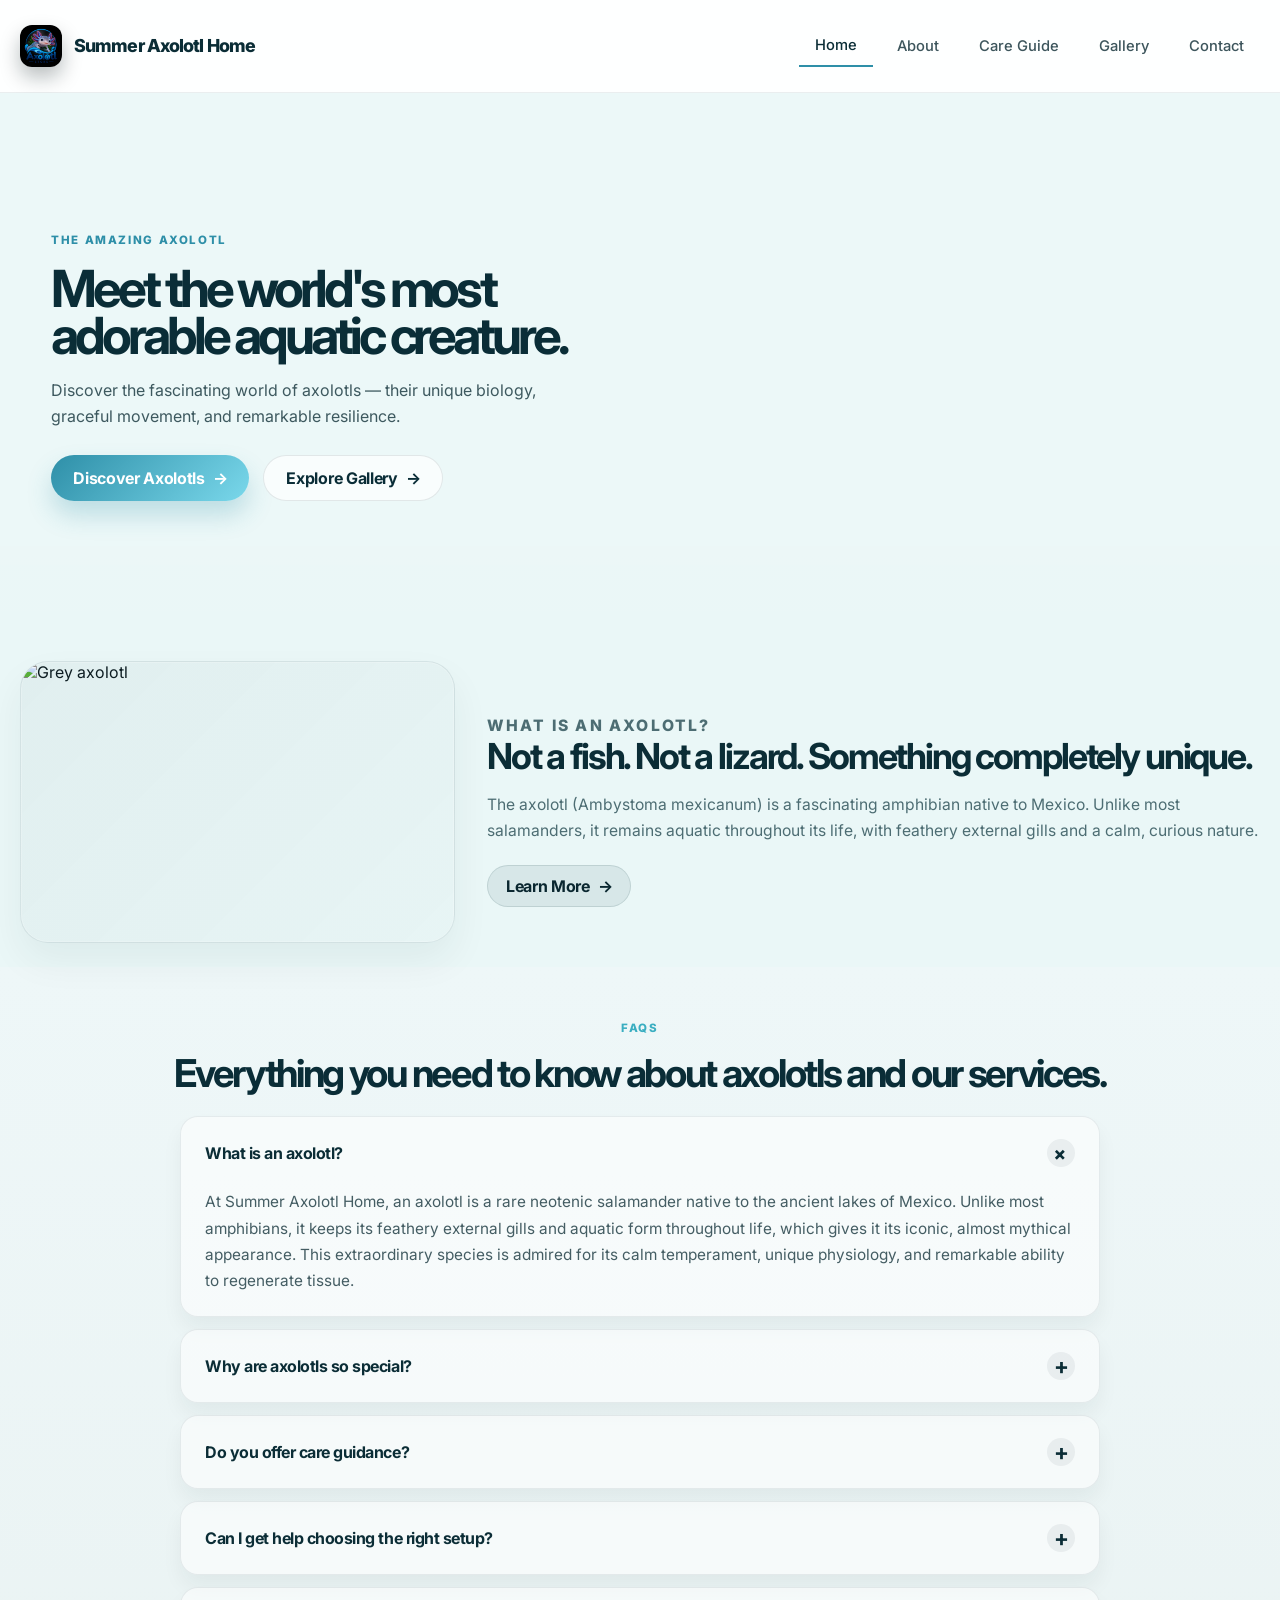
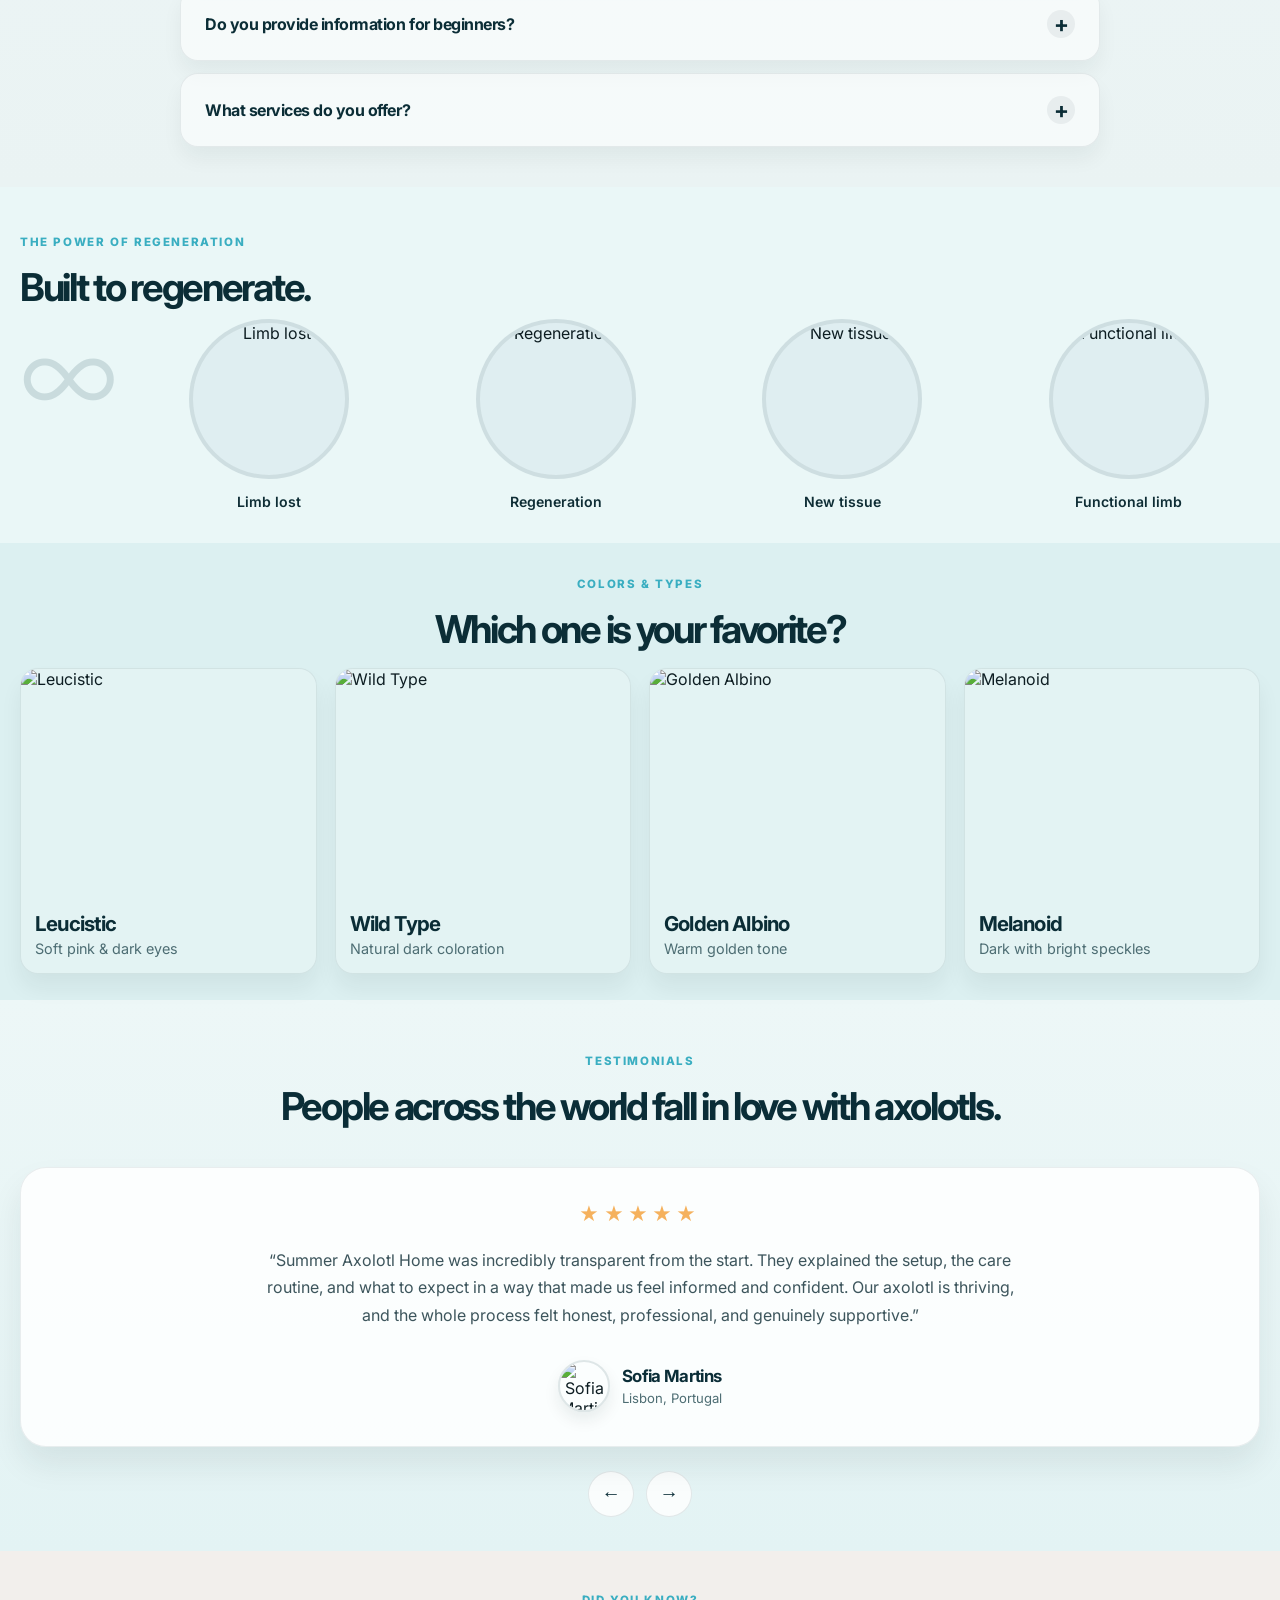
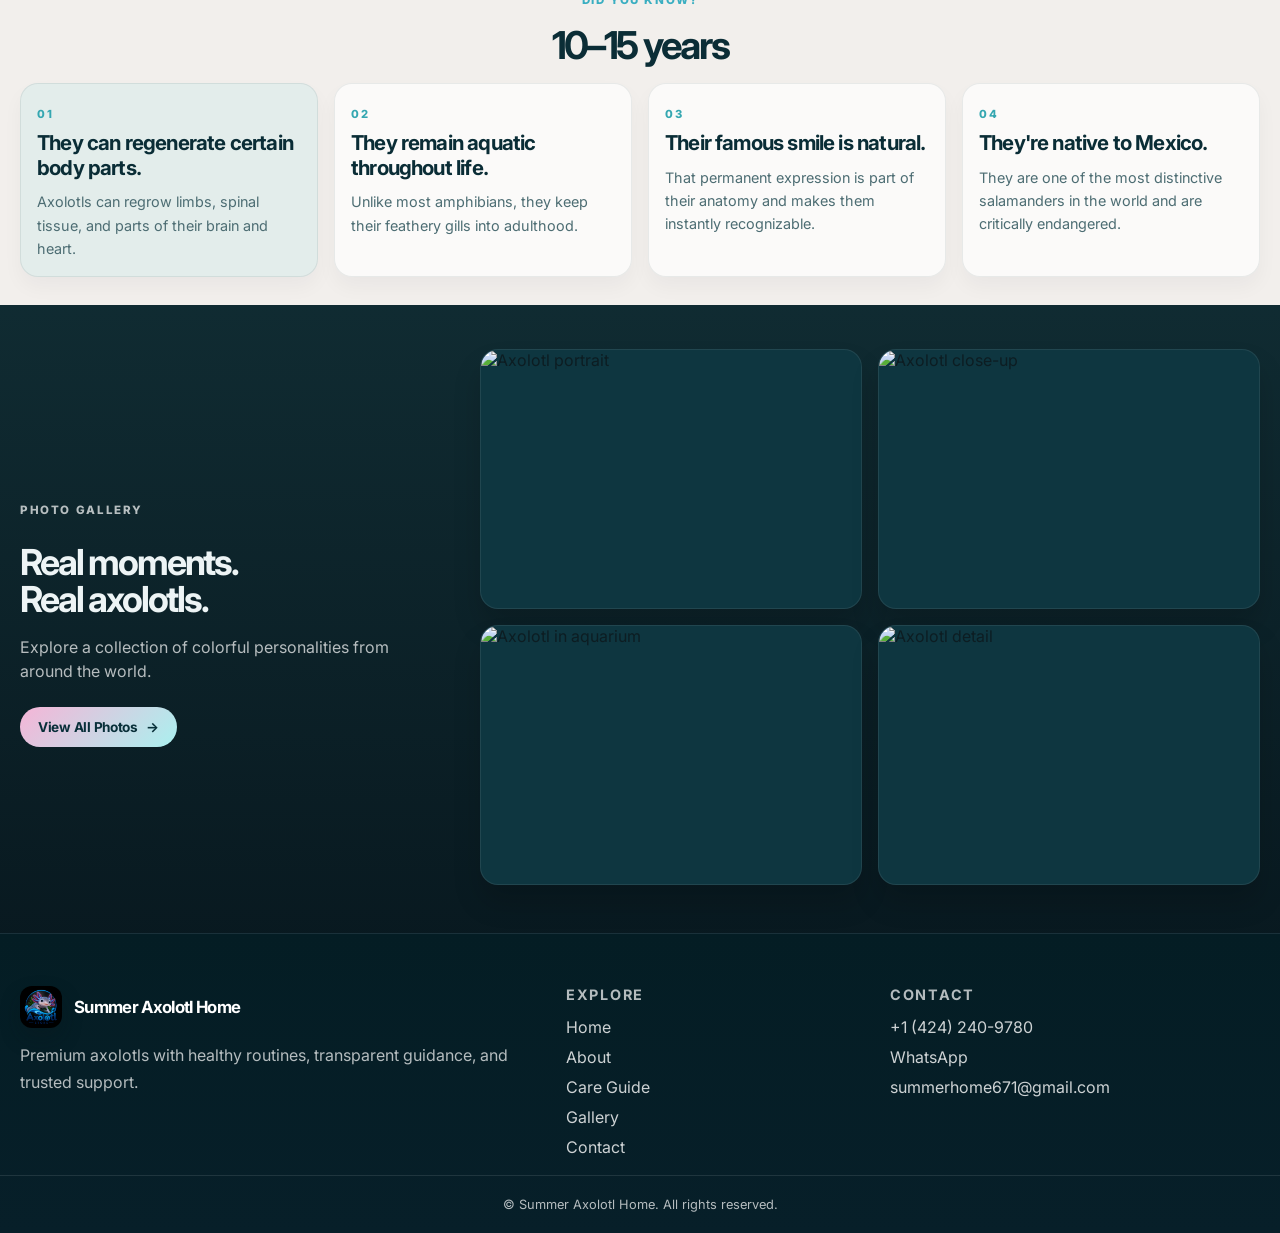
==== home/index.html @ 6ac29fc2 "Update footer branding and WhatsApp links" ====
<!DOCTYPE html>
<html lang="en">
  <head>
    <meta charset="UTF-8" />
    <meta name="viewport" content="width=device-width, initial-scale=1.0" />
    <title>Summer Axolotl Home | Home</title>
    <meta name="description" content="Summer Axolotl Home — axolotl lifestyle, care, and gallery." />
    <link rel="icon" type="image/jpeg" href="../logo/logoo.jpeg" />
    <link rel="preconnect" href="https://fonts.googleapis.com" />
    <link rel="preconnect" href="https://fonts.gstatic.com" crossorigin />
    <link href="https://fonts.googleapis.com/css2?family=Inter:wght@400;500;600;700;800&display=swap" rel="stylesheet" />
    <link rel="stylesheet" href="../css/index.css" />
  </head>
  <body>
    <header class="site-header">
      <div class="container nav-shell">
        <div class="brand" aria-label="Summer Axolotl Home brand logo">
          <img class="brand-logo" src="../logo/logoo.jpeg" alt="Summer Axolotl Home logo" />
          <span class="brand-name">Summer Axolotl Home</span>
        </div>

        <button class="nav-toggle" aria-expanded="false" aria-controls="site-nav" aria-label="Toggle navigation" type="button">
          <span></span>
          <span></span>
          <span></span>
        </button>

        <nav class="site-nav" id="site-nav" aria-label="Main navigation">
          <a href="index.html" class="active">Home</a>
          <a href="about.html">About</a>
          <a href="catalogue.html">Care Guide</a>
          <a href="gallery.html">Gallery</a>
          <a href="contact.html">Contact</a>
        </nav>
      </div>
    </header>

    <main class="page-shell">
      <section class="hero-section">
        <div class="container hero-grid">
          <div class="hero-copy">
            <p class="eyebrow">THE AMAZING AXOLOTL</p>
            <h1>Meet the world's most adorable aquatic creature.</h1>
            <p class="hero-description">
              Discover the fascinating world of axolotls — their unique biology,
              graceful movement, and remarkable resilience.
            </p>
            <div class="hero-actions">
              <a href="about.html" class="primary-btn">Discover Axolotls <span>→</span></a>
              <a href="gallery.html" class="secondary-btn">Explore Gallery <span>→</span></a>
            </div>
          </div>

          <div class="hero-visual" aria-label="Featured axolotl carousel">
            <div class="hero-carousel">
              <article class="hero-slide active">
                <img src="../image/WhatsApp%20Image%202026-10-26%20at%2015.56.38.jpeg" alt="Soft pink axolotl close-up" />
              </article>
              <article class="hero-slide">
                <img src="../image/WhatsApp%20Image%202026-10-26%20at%2015.56.40%20(1).jpeg" alt="Axolotl in calm water" />
              </article>
              <article class="hero-slide">
                <img src="../image/WhatsApp%20Image%202026-10-26%20at%2015.56.59%20(2).jpeg" alt="Axolotl detail in aquarium" />
              </article>
            </div>
          </div>
        </div>
      </section>

      <section class="info-band">
        <div class="container info-grid">
          <div class="band-image-wrap">
            <img src="../image/WhatsApp%20Image%202026-10-26%20at%2015.56.40.jpeg" alt="Grey axolotl" />
          </div>

          <div class="band-copy">
            <p class="section-tag">WHAT IS AN AXOLOTL?</p>
            <h2>Not a fish. Not a lizard. Something completely unique.</h2>
            <p>
              The axolotl (Ambystoma mexicanum) is a fascinating amphibian native to Mexico.
              Unlike most salamanders, it remains aquatic throughout its life, with feathery external gills and a calm,
              curious nature.
            </p>
            <a href="about.html" class="learn-btn">Learn More <span>→</span></a>
          </div>

        </div>
      </section>

      <section class="faq-band">
        <div class="container faq-wrap">
          <div class="faq-head">
            <p class="section-tag">FAQs</p>
            <h2>Everything you need to know about axolotls and our services.</h2>
          </div>

          <div class="faq-list" aria-label="Frequently asked questions">
            <article class="faq-item active">
              <button class="faq-question" type="button" aria-expanded="true">
                <span>What is an axolotl?</span>
                <span class="faq-icon">+</span>
              </button>
              <div class="faq-answer">
                <p>At Summer Axolotl Home, an axolotl is a rare neotenic salamander native to the ancient lakes of Mexico. Unlike most amphibians, it keeps its feathery external gills and aquatic form throughout life, which gives it its iconic, almost mythical appearance. This extraordinary species is admired for its calm temperament, unique physiology, and remarkable ability to regenerate tissue.</p>
              </div>
            </article>

            <article class="faq-item">
              <button class="faq-question" type="button" aria-expanded="false">
                <span>Why are axolotls so special?</span>
                <span class="faq-icon">+</span>
              </button>
              <div class="faq-answer">
                <p>Axolotls are special because they combine biological rarity with gentle character. Their regenerative powers are among the most studied in the animal kingdom, allowing them to regrow parts of their brain, heart, and limbs. They also remain fully aquatic throughout adulthood, which makes them especially fascinating to keepers and researchers alike. At Summer Axolotl Home, we celebrate them for both their scientific importance and their calming presence.</p>
              </div>
            </article>

            <article class="faq-item">
              <button class="faq-question" type="button" aria-expanded="false">
                <span>Do you offer care guidance?</span>
                <span class="faq-icon">+</span>
              </button>
              <div class="faq-answer">
                <p>Yes. Summer Axolotl Home offers practical, expert-led guidance on every stage of axolotl care, from the initial setup to daily maintenance. We cover important topics such as water quality, temperature control, filtration, feeding routines, substrate safety, and long-term health monitoring. Our goal is to help owners provide a stable, stress-free environment where their axolotls can thrive.</p>
              </div>
            </article>

            <article class="faq-item">
              <button class="faq-question" type="button" aria-expanded="false">
                <span>Can I get help choosing the right setup?</span>
                <span class="faq-icon">+</span>
              </button>
              <div class="faq-answer">
                <p>Absolutely. Choosing the right habitat is one of the most important decisions for any new axolotl owner. We guide customers through selecting an appropriate tank size, filtration system, temperature range, decor, and care routine based on their space, lifestyle, and level of experience. Our recommendations are designed to make setup simple, safe, and sustainable from day one.</p>
              </div>
            </article>

            <article class="faq-item">
              <button class="faq-question" type="button" aria-expanded="false">
                <span>Do you provide information for beginners?</span>
                <span class="faq-icon">+</span>
              </button>
              <div class="faq-answer">
                <p>Yes, and we make it accessible. Summer Axolotl Home provides beginner-friendly guidance that explains the essential basics without overwhelming new owners. We break down familiar concepts like water parameters, feeding schedules, stress reduction, and routine care in clear, easy-to-follow language. Our aim is to support confident, informed care for every level of keeper.</p>
              </div>
            </article>

            <article class="faq-item">
              <button class="faq-question" type="button" aria-expanded="false">
                <span>What services do you offer?</span>
                <span class="faq-icon">+</span>
              </button>
              <div class="faq-answer">
                <p>Summer Axolotl Home offers more than general information — we provide a complete care experience centered on education, wellbeing, and thoughtful ownership. Our services include care education, species insights, habitat planning recommendations, and product guidance tailored to the needs of axolotl keepers. We aim to help enthusiasts create healthier, more natural environments for their animals while deepening their understanding of this remarkable species.</p>
              </div>
            </article>
          </div>
        </div>
      </section>

      <section class="regen-band">
        <div class="container regen-wrap">
          <div class="regen-head">
            <p class="section-tag">THE POWER OF REGENERATION</p>
            <h2>Built to regenerate.</h2>
          </div>

          <div class="infinity-mark">∞</div>

          <div class="regen-grid">
            <div class="regen-item">
              <div class="regen-image">
                <img src="../image/WhatsApp%20Image%202026-10-26%20at%2015.56.54.jpeg" alt="Limb lost" />
              </div>
              <span>Limb lost</span>
            </div>
            <div class="regen-item">
              <div class="regen-image">
                <img src="../image/WhatsApp%20Image%202026-10-26%20at%2015.56.58.jpeg" alt="Regeneration" />
              </div>
              <span>Regeneration</span>
            </div>
            <div class="regen-item">
              <div class="regen-image">
                <img src="../image/WhatsApp%20Image%202026-10-26%20at%2015.56.59.jpeg" alt="New tissue" />
              </div>
              <span>New tissue</span>
            </div>
            <div class="regen-item">
              <div class="regen-image">
                <img src="../image/WhatsApp%20Image%202026-10-26%20at%2015.56.57.jpeg" alt="Functional limb" />
              </div>
              <span>Functional limb</span>
            </div>
          </div>
        </div>
      </section>

      <section class="colors-band">
        <div class="container colors-wrap">
          <div class="colors-head">
            <p class="section-tag">COLORS &amp; TYPES</p>
            <h2>Which one is your favorite?</h2>
          </div>

          <div class="color-grid">
            <article class="color-card">
              <img src="../image/WhatsApp%20Image%202026-10-26%20at%2015.56.59.jpeg" alt="Leucistic" />
              <h3>Leucistic</h3>
              <p>Soft pink &amp; dark eyes</p>
            </article>
            <article class="color-card">
              <img src="../image/WhatsApp%20Image%202026-10-26%20at%2015.56.39.jpeg" alt="Wild Type" />
              <h3>Wild Type</h3>
              <p>Natural dark coloration</p>
            </article>
            <article class="color-card">
              <img src="../image/WhatsApp%20Image%202026-10-26%20at%2015.56.43.jpeg" alt="Golden Albino" />
              <h3>Golden Albino</h3>
              <p>Warm golden tone</p>
            </article>
            <article class="color-card">
              <img src="../image/WhatsApp%20Image%202026-10-26%20at%2015.56.49%20(2).jpeg" alt="Melanoid" />
              <h3>Melanoid</h3>
              <p>Dark with bright speckles</p>
            </article>
          </div>
        </div>
      </section>

      <section class="testimonial-band">
        <div class="container testimonial-wrap">
          <div class="testimonial-head">
            <p class="section-tag">TESTIMONIALS</p>
            <h2>People across the world fall in love with axolotls.</h2>
          </div>

          <div class="testimonial-carousel" aria-live="polite">
            <div class="testimonial-track">
              <article class="testimonial-item active">
                <div class="stars" aria-label="five stars">★★★★★</div>
                <p>“Summer Axolotl Home was incredibly transparent from the start. They explained the setup, the care routine, and what to expect in a way that made us feel informed and confident. Our axolotl is thriving, and the whole process felt honest, professional, and genuinely supportive.”</p>
                <div class="author">
                  <img src="https://images.unsplash.com/photo-1494790108377-be9c29b29330?auto=format&fit=crop&w=200&q=80" alt="Sofia Martins" />
                  <div class="author-copy">
                    <strong>Sofia Martins</strong>
                    <span>Lisbon, Portugal</span>
                  </div>
                </div>
              </article>

              <article class="testimonial-item">
                <div class="stars" aria-label="four stars">★★★★☆</div>
                <p>“The communication was clear and helpful, and we appreciated how transparent the team was about care needs and costs. We had a few questions early on, but every answer was thoughtful and easy to understand. It gave us confidence in choosing Summer Axolotl Home.”</p>
                <div class="author">
                  <img src="https://images.unsplash.com/photo-1487412720507-e7ab37603c6f?auto=format&fit=crop&w=200&q=80" alt="Emma Laurent" />
                  <div class="author-copy">
                    <strong>Emma Laurent</strong>
                    <span>Paris, France</span>
                  </div>
                </div>
              </article>

              <article class="testimonial-item">
                <div class="stars" aria-label="five stars">★★★★★</div>
                <p>“We wanted a trusted source for axolotl care, and Summer Axolotl Home delivered exactly that. The guidance was practical, the recommendations were realistic, and the transparency throughout the process made all the difference. It felt professional without being overwhelming.”</p>
                <div class="author">
                  <img src="https://images.unsplash.com/photo-1500648767791-00dcc994a43e?auto=format&fit=crop&w=200&q=80" alt="Mateo Ruiz" />
                  <div class="author-copy">
                    <strong>Mateo Ruiz</strong>
                    <span>Mexico City, Mexico</span>
                  </div>
                </div>
              </article>

              <article class="testimonial-item">
                <div class="stars" aria-label="five stars">★★★★★</div>
                <p>“What stood out most was the honesty. Summer Axolotl Home explained how to care for the animal properly, what was essential, and what was optional, without pressure or confusion. The advice was useful and the service felt genuinely customer-focused.”</p>
                <div class="author">
                  <img src="https://images.unsplash.com/photo-1544005313-94ddf0286df2?auto=format&fit=crop&w=200&q=80" alt="Amelia Brooks" />
                  <div class="author-copy">
                    <strong>Amelia Brooks</strong>
                    <span>Toronto, Canada</span>
                  </div>
                </div>
              </article>

              <article class="testimonial-item">
                <div class="stars" aria-label="four stars">★★★★☆</div>
                <p>“We appreciated the transparency and the personal attention. The team was clear about what to expect, which helped us make a better decision for our home. It wasn’t just sales talk — it felt like real care, and that made a big difference.”</p>
                <div class="author">
                  <img src="https://images.unsplash.com/photo-1524504388940-b1c1722653e1?auto=format&fit=crop&w=200&q=80" alt="Camila Torres" />
                  <div class="author-copy">
                    <strong>Camila Torres</strong>
                    <span>Santiago, Chile</span>
                  </div>
                </div>
              </article>

              <article class="testimonial-item">
                <div class="stars" aria-label="five stars">★★★★★</div>
                <p>“From the very beginning, the experience with Summer Axolotl Home felt honest and thoughtful. The service was clear, the recommendations were practical, and the level of transparency gave us confidence in every step. We would absolutely recommend them to anyone looking for trustworthy guidance.”</p>
                <div class="author">
                  <img src="https://images.unsplash.com/photo-1506794778202-cad84cf45f1d?auto=format&fit=crop&w=200&q=80" alt="Lucas Pereira" />
                  <div class="author-copy">
                    <strong>Lucas Pereira</strong>
                    <span>Rio de Janeiro, Brazil</span>
                  </div>
                </div>
              </article>
            </div>

            <div class="testimonial-controls" aria-label="Testimonial controls">
              <button type="button" class="testimonial-btn prev" aria-label="Previous testimonial">←</button>
              <button type="button" class="testimonial-btn next" aria-label="Next testimonial">→</button>
            </div>
          </div>
        </div>
      </section>

      <section class="facts-band">
        <div class="container facts-wrap">
          <div class="facts-head">
            <p class="section-tag">DID YOU KNOW?</p>
            <h2>10–15 years</h2>
          </div>

          <div class="facts-grid">
            <article class="fact-item fact-active">
              <span>01</span>
              <h3>They can regenerate certain body parts.</h3>
              <p>Axolotls can regrow limbs, spinal tissue, and parts of their brain and heart.</p>
            </article>
            <article class="fact-item">
              <span>02</span>
              <h3>They remain aquatic throughout life.</h3>
              <p>Unlike most amphibians, they keep their feathery gills into adulthood.</p>
            </article>
            <article class="fact-item">
              <span>03</span>
              <h3>Their famous smile is natural.</h3>
              <p>That permanent expression is part of their anatomy and makes them instantly recognizable.</p>
            </article>
            <article class="fact-item">
              <span>04</span>
              <h3>They're native to Mexico.</h3>
              <p>They are one of the most distinctive salamanders in the world and are critically endangered.</p>
            </article>
          </div>
        </div>
      </section>

      <section class="gallery-band">
        <div class="container gallery-wrap">
          <div class="gallery-copy">
            <p class="section-tag section-tag-light">PHOTO GALLERY</p>
            <h2>Real moments.<br />Real axolotls.</h2>
            <p>Explore a collection of colorful personalities from around the world.</p>
            <a href="gallery.html" class="gallery-btn">View All Photos <span>→</span></a>
          </div>

          <div class="gallery-grid">
            <img src="../image/WhatsApp%20Image%202026-10-26%20at%2015.56.55.jpeg" alt="Axolotl portrait" />
            <img src="../image/WhatsApp%20Image%202026-10-26%20at%2015.56.56.jpeg" alt="Axolotl close-up" />
            <img src="../image/WhatsApp%20Image%202026-10-26%20at%2015.56.57.jpeg" alt="Axolotl in aquarium" />
            <img src="../image/WhatsApp%20Image%202026-10-26%20at%2015.56.59.jpeg" alt="Axolotl detail" />
          </div>
        </div>
      </section>
    </main>

    <footer class="site-footer">
      <div class="container footer-grid">
        <div class="footer-brand">
          <a href="index.html" class="brand brand-footer" aria-label="Summer Axolotl Home home">
            <img src="../logo/logoo.jpeg" alt="Summer Axolotl Home logo" class="brand-logo" />
            <span>Summer Axolotl Home</span>
          </a>
          <p>Premium axolotls with healthy routines, transparent guidance, and trusted support.</p>
        </div>

        <div class="footer-links">
          <h3>Explore</h3>
          <ul>
            <li><a href="index.html">Home</a></li>
            <li><a href="about.html">About</a></li>
            <li><a href="catalogue.html">Care Guide</a></li>
            <li><a href="gallery.html">Gallery</a></li>
            <li><a href="contact.html">Contact</a></li>
          </ul>
        </div>

        <div class="footer-links">
          <h3>Contact</h3>
          <ul>
            <li><a href="tel:+14242409780">+1 (424) 240-9780</a></li>
            <li><a href="https://wa.me/14242409780?text=Hello%20Summer%20Axolotl%20Home" target="_blank" rel="noreferrer">WhatsApp</a></li>
            <li><a href="mailto:summerhome671@gmail.com">summerhome671@gmail.com</a></li>
          </ul>
        </div>
      </div>

      <div class="footer-bottom">
        <div class="container">
          <p>© <span id="year"></span> Summer Axolotl Home. All rights reserved.</p>
        </div>
      </div>
    </footer>

    <script>
      const navToggle = document.querySelector('.nav-toggle');
      const siteNav = document.querySelector('.site-nav');

      if (navToggle && siteNav) {
        navToggle.addEventListener('click', () => {
          const isOpen = siteNav.classList.toggle('is-open');
          navToggle.setAttribute('aria-expanded', String(isOpen));
        });

        siteNav.querySelectorAll('a').forEach((link) => {
          link.addEventListener('click', () => {
            siteNav.classList.remove('is-open');
            navToggle.setAttribute('aria-expanded', 'false');
          });
        });
      }

      const faqButtons = document.querySelectorAll('.faq-question');

      faqButtons.forEach((button) => {
        button.addEventListener('click', () => {
          const faqItem = button.closest('.faq-item');
          const isOpen = faqItem.classList.contains('active');

          faqButtons.forEach((itemButton) => {
            const item = itemButton.closest('.faq-item');
            item.classList.remove('active');
            itemButton.setAttribute('aria-expanded', 'false');
          });

          if (!isOpen) {
            faqItem.classList.add('active');
            button.setAttribute('aria-expanded', 'true');
          }
        });
      });

      const testimonialItems = Array.from(document.querySelectorAll('.testimonial-item'));
      const prevBtn = document.querySelector('.testimonial-btn.prev');
      const nextBtn = document.querySelector('.testimonial-btn.next');

      if (testimonialItems.length) {
        let activeIndex = 0;

        const showTestimonial = (index) => {
          testimonialItems.forEach((item, itemIndex) => {
            item.classList.toggle('active', itemIndex === index);
          });
        };

        const moveTestimonial = (direction) => {
          activeIndex = (activeIndex + direction + testimonialItems.length) % testimonialItems.length;
          showTestimonial(activeIndex);
        };

        prevBtn?.addEventListener('click', () => moveTestimonial(-1));
        nextBtn?.addEventListener('click', () => moveTestimonial(1));
        setInterval(() => moveTestimonial(1), 5000);
      }
    </script>
  </body>
</html>
---- css/index.css ----
:root {
  --bg: #ecf5f4;
  --bg-alt: #eaf7f7;
  --shell-bg: #eaf7f7;
  --panel-bg: #dff4f5;
  --navy: #0a2d37;
  --navy-2: #0a2d35;
  --navy-deep: #02171d;
  --teal: #77dfe8;
  --teal-deep: #2e8fa8;
  --teal-soft: #c8f0f1;
  --mint: #a4e2ec;
  --muted: #4d6d73;
  --white: #f8fcff;
  --pink: #ef94c4;
  --shadow: 0 18px 30px rgba(9, 41, 45, 0.08);
  --ios-ease: cubic-bezier(0.22, 1, 0.36, 1);
}

* {
  box-sizing: border-box;
}

html {
  scroll-behavior: smooth;
}

body {
  margin: 0;
  font-family: "Inter", sans-serif;
  background: var(--bg);
  color: #0d1d22;
}

img {
  display: block;
  max-width: 100%;
}

a {
  text-decoration: none;
  color: inherit;
  transition: color 0.28s var(--ios-ease), transform 0.28s var(--ios-ease), background-color 0.28s var(--ios-ease), border-color 0.28s var(--ios-ease), box-shadow 0.28s var(--ios-ease);
}

button,
img {
  transition: transform 0.28s var(--ios-ease), box-shadow 0.28s var(--ios-ease), opacity 0.28s var(--ios-ease), filter 0.28s var(--ios-ease);
}

.container {
  width: min(1280px, calc(100% - 40px));
  margin: 0 auto;
}

.site-header,
.topbar {
  background: rgba(255,255,255,0.96);
  border-bottom: 1px solid rgba(12, 43, 51, 0.08);
  color: var(--navy);
}

.nav-shell {
  min-height: 92px;
  display: flex;
  align-items: center;
  justify-content: space-between;
  gap: 18px;
}

.brand,
.brand-wrap {
  display: inline-flex;
  align-items: center;
  gap: 12px;
  color: #0b2d36;
}

.brand-logo {
  width: 42px;
  height: 42px;
  object-fit: cover;
  border-radius: 12px;
  box-shadow: 0 10px 20px rgba(8, 20, 25, 0.28);
  background: rgba(255,255,255,0.12);
}

.brand-mark {
  position: relative;
  width: 28px;
  height: 28px;
  display: inline-block;
  border-radius: 50%;
  background: linear-gradient(140deg, #f4f7f7, #9ee1e6);
  overflow: hidden;
}

.brand-mark::before,
.brand-mark::after {
  content: "";
  position: absolute;
  inset: 6px 12px 6px 12px;
  border: 3px solid rgba(9, 39, 45, 0.86);
  border-radius: 999px;
  transform: rotate(28deg);
}

.brand-mark::after {
  inset: 14px 6px 6px 12px;
  transform: rotate(-28deg);
}

.brand-name {
  font-size: clamp(1.12rem, 1.3vw, 1.7rem);
  font-weight: 800;
  letter-spacing: -0.05em;
  line-height: 1.15;
}

.main-nav,
.site-nav {
  display: flex;
  align-items: center;
  justify-content: center;
  gap: 8px;
  flex-wrap: wrap;
}

.main-nav a,
.site-nav a {
  display: inline-flex;
  align-items: center;
  justify-content: center;
  min-height: 42px;
  padding: 0 16px;
  border-radius: 999px;
  color: rgba(12,43,51,0.8);
  font-size: 0.92rem;
  font-weight: 500;
}

.main-nav a:hover,
.site-nav a:hover {
  background: rgba(12, 43, 51, 0.04);
  color: var(--navy);
  transform: translateY(-1px);
}

.main-nav a.active,
.site-nav a.active {
  color: #0b2d36;
  border-bottom: 2px solid var(--teal-deep);
  border-radius: 0;
}

.nav-toggle {
  display: none;
  width: 42px;
  height: 42px;
  border: 1px solid rgba(12, 43, 51, 0.12);
  border-radius: 50%;
  background: rgba(255,255,255,0.4);
  color: var(--navy);
  padding: 0;
  align-items: center;
  justify-content: center;
  flex-direction: column;
  gap: 5px;
}

.nav-toggle span {
  display: block;
  width: 18px;
  height: 2px;
  background: currentColor;
  border-radius: 2px;
}

.explore-btn,
.primary-btn,
.secondary-btn,
.learn-btn,
.gallery-btn {
  display: inline-flex;
  align-items: center;
  justify-content: center;
  min-height: 42px;
  border-radius: 999px;
  font-weight: 700;
  letter-spacing: -0.02em;
}

.explore-btn {
  background: linear-gradient(135deg, #f7d8a8, #f0c4d9 50%, #9ee9eb 100%);
  padding: 0 20px;
  color: #042f39;
  font-size: 0.82rem;
}

.explore-btn span,
.primary-btn span,
.secondary-btn span,
.learn-btn span,
.gallery-btn span {
  margin-left: 8px;
}

.hero-section {
  position: relative;
  width: 100vw;
  margin-left: calc(50% - 50vw);
  background: var(--shell-bg);
  color: var(--navy);
  overflow: hidden;
}

.hero-section .container {
  width: 100vw;
  max-width: none;
  margin: 0;
  padding-left: 0;
  padding-right: 0;
}

.hero-section::before {
  content: "";
  position: absolute;
  inset: 0;
  background: linear-gradient(90deg, rgba(234, 247, 247, 0.92) 0%, rgba(234, 247, 247, 0.80) 24%, rgba(234, 247, 247, 0.52) 42%, rgba(234, 247, 247, 0.16) 76%, rgba(234, 247, 247, 0.06) 100%);
  z-index: 0;
}

.hero-section::after {
  content: "";
  position: absolute;
  left: 0;
  right: 0;
  bottom: -1px;
  height: 80px;
  background: linear-gradient(180deg, rgba(234, 247, 247, 0), rgba(234, 247, 247, 1));
  z-index: 1;
  pointer-events: none;
}

.hero-grid {
  position: relative;
  z-index: 1;
  display: grid;
  grid-template-columns: 0.96fr 1.04fr;
  gap: 30px;
  align-items: center;
  min-height: 540px;
  width: 100vw;
  max-width: none;
  padding: 24px 0 10px;
  margin: 0;
}

.hero-copy {
  position: relative;
  z-index: 2;
  padding: 32px 0 38px clamp(20px, 4vw, 68px);
}

.eyebrow,
.section-tag {
  margin: 0 0 18px;
  font-size: 0.72rem;
  font-weight: 800;
  letter-spacing: 0.14em;
  text-transform: uppercase;
}

.eyebrow {
  color: var(--teal-deep);
}

.hero-copy h1 {
  margin: 0;
  max-width: 620px;
  font-size: clamp(3rem, 4vw, 5.2rem);
  line-height: 0.93;
  letter-spacing: -0.08em;
  color: var(--navy);
}

.hero-description {
  margin: 18px 0 0;
  max-width: 500px;
  color: rgba(12, 43, 51, 0.78);
  line-height: 1.6;
  font-size: 1rem;
}

.hero-actions {
  margin-top: 26px;
  display: flex;
  flex-wrap: wrap;
  gap: 14px;
}

.primary-btn,
.secondary-btn {
  min-height: 46px;
  padding: 0 22px;
}

.primary-btn {
  background: linear-gradient(135deg, #2e8fa8, #7ad8eb 100%);
  color: #ffffff;
  box-shadow: 0 14px 24px rgba(46, 143, 168, 0.25);
}

.secondary-btn {
  background: rgba(255,255,255,0.7);
  border: 1px solid rgba(12, 43, 51, 0.1);
  color: var(--navy);
}

.hero-visual {
  position: absolute;
  top: 0;
  right: 0;
  bottom: 0;
  left: 0;
  display: block;
  min-height: 540px;
  width: 100vw;
  margin: 0;
  padding: 0;
  z-index: 0;
}

.hero-carousel {
  position: absolute;
  inset: 0;
  width: 100vw;
  height: 100%;
  border-radius: 0;
  overflow: hidden;
  background: rgba(255,255,255,0.12);
  box-shadow: none;
  margin: 0;
  mask-image: linear-gradient(to bottom, rgba(0,0,0,1) 82%, rgba(0,0,0,0.2) 100%);
  -webkit-mask-image: linear-gradient(to bottom, rgba(0,0,0,1) 82%, rgba(0,0,0,0.2) 100%);
}

.hero-slide {
  position: absolute;
  inset: 0;
  opacity: 0;
  transform: scale(1.18);
  transition: opacity 0.9s var(--ios-ease), transform 0.9s var(--ios-ease);
  animation: heroCarousel 12s var(--ios-ease) infinite;
}

.hero-slide:nth-child(1) { animation-delay: 0s; }
.hero-slide:nth-child(2) { animation-delay: 4s; }
.hero-slide:nth-child(3) { animation-delay: 8s; }

.hero-slide img {
  width: 100%;
  height: 100%;
  display: block;
  object-fit: cover;
  object-position: center;
  opacity: 0.28;
  filter: saturate(0.6) contrast(1.0) brightness(0.9) blur(0.2px);
  background: linear-gradient(180deg, rgba(234,247,247,0.12), rgba(234,247,247,0.82));
  transform: scale(1.06);
}

@keyframes heroCarousel {
  0%, 22% {
    opacity: 1;
    transform: scale(1.12);
  }
  35%, 100% {
    opacity: 0;
    transform: scale(1.26);
  }
}

@media (prefers-reduced-motion: reduce) {
  *, *::before, *::after {
    animation-duration: 0.01ms !important;
    animation-iteration-count: 1 !important;
    transition-duration: 0.01ms !important;
    scroll-behavior: auto !important;
  }
}


.info-band {
  background: var(--bg-alt);
  padding: 28px 0 24px;
}

.info-grid {
  display: grid;
  grid-template-columns: 1.08fr 1.92fr;
  gap: 32px;
  align-items: center;
}

.band-image-wrap {
  overflow: hidden;
  border-radius: 28px;
  min-height: 280px;
  background: linear-gradient(135deg, rgba(11, 45, 54, 0.04), rgba(11, 45, 54, 0.01));
  border: 1px solid rgba(11, 45, 54, 0.08);
  box-shadow: inset 0 0 0 1px rgba(255,255,255,0.18), 0 18px 38px rgba(11, 45, 54, 0.06);
}

.band-image-wrap img {
  width: 100%;
  height: 100%;
  min-height: 280px;
  object-fit: cover;
  display: block;
}

.section-tag {
  color: #3aaec1;
}

.section-tag-light {
  color: #8feef8;
}

.band-copy h2,
.anatomy-head h2,
.regen-head h2,
.colors-head h2,
.care-head h2,
.facts-head h2,
.gallery-copy h2 {
  margin: 0;
  color: #0b2d36;
  letter-spacing: -0.06em;
  line-height: 1.05;
}

.band-copy h2 {
  font-size: clamp(2.1rem, 2.8vw, 3.1rem);
}

.band-copy p {
  margin: 16px 0 0;
  color: var(--muted);
  line-height: 1.62;
  font-size: 0.98rem;
}

.learn-btn {
  margin-top: 22px;
  min-height: 42px;
  padding: 0 18px;
  background: rgba(9, 52, 61, 0.08);
  border: 1px solid rgba(9, 52, 61, 0.12);
  color: #0a2730;
}


.anatomy-band {
  background: #062d38;
  padding: 46px 0 30px;
}

.anatomy-head h2,
.gallery-copy h2,
.care-head h2 {
  color: #edf4f5;
  font-size: clamp(2.4rem, 3vw, 3rem);
}

.anatomy-wrap {
  display: grid;
  gap: 22px;
}

.anatomy-content {
  display: grid;
  grid-template-columns: 1.18fr 0.82fr;
  gap: 28px;
  align-items: center;
}

.anatomy-visual {
  position: relative;
  min-height: 430px;
  border-radius: 28px;
  overflow: hidden;
  background: rgba(255,255,255,0.04);
  box-shadow: inset 0 0 0 1px rgba(255,255,255,0.08);
}

.anatomy-visual img {
  width: 100%;
  height: 100%;
  min-height: 430px;
  object-fit: cover;
}

.feature-tag {
  position: absolute;
  display: inline-flex;
  align-items: center;
  justify-content: center;
  min-height: 30px;
  padding: 0 14px;
  border-radius: 999px;
  background: rgba(255,255,255,0.1);
  border: 1px solid rgba(255,255,255,0.14);
  color: #fff;
  font-size: 0.68rem;
  font-weight: 700;
  letter-spacing: 0.02em;
}

.tag-gills { left: 18px; top: 20px; }
.tag-eyes { right: 28px; top: 24px; }
.tag-tail { right: 30px; top: 164px; }
.tag-feet { left: 22px; bottom: 22px; }

.anatomy-copy {
  display: grid;
  gap: 16px;
}

.feature-row {
  display: grid;
  grid-template-columns: auto 1fr;
  gap: 16px;
  align-items: center;
  padding: 16px 18px;
  border-radius: 16px;
  background: rgba(255,255,255,0.05);
  border: 1px solid rgba(255,255,255,0.08);
}

.feature-icon {
  width: 46px;
  height: 46px;
  display: inline-flex;
  align-items: center;
  justify-content: center;
  border-radius: 50%;
  background: rgba(155, 233, 235, 0.1);
  color: #d7fcff;
  border: 1px solid rgba(155, 233, 235, 0.2);
}

.feature-row h4 {
  margin: 0 0 6px;
  color: #fff;
  font-size: 1.08rem;
}

.feature-row p {
  margin: 0;
  color: rgba(255,255,255,0.68);
  line-height: 1.5;
  font-size: 0.9rem;
}

.faq-band {
  background: linear-gradient(180deg, #eef7f8 0%, #eaf3f3 100%);
  padding: 54px 0 40px;
}

.faq-wrap {
  display: grid;
  gap: 22px;
}

.faq-head {
  text-align: center;
}

.faq-head h2 {
  margin: 0;
  color: var(--navy);
  font-size: clamp(2.2rem, 3vw, 3.2rem);
  letter-spacing: -0.06em;
  line-height: 1.08;
}

.faq-list {
  display: flex;
  flex-direction: column;
  gap: 12px;
  max-width: 920px;
  margin: 0 auto;
  width: 100%;
}

.faq-item {
  background: rgba(255,255,255,0.54);
  border: 1px solid rgba(12, 43, 51, 0.08);
  border-radius: 18px;
  overflow: hidden;
  box-shadow: 0 12px 20px rgba(9, 40, 45, 0.05);
}

.faq-question {
  width: 100%;
  display: flex;
  align-items: center;
  justify-content: space-between;
  gap: 16px;
  border: none;
  background: transparent;
  color: #0b2d36;
  font: inherit;
  text-align: left;
  font-weight: 700;
  letter-spacing: -0.03em;
  padding: 22px 24px;
  cursor: pointer;
}

.faq-icon {
  display: inline-flex;
  align-items: center;
  justify-content: center;
  width: 28px;
  height: 28px;
  border-radius: 50%;
  background: rgba(11, 45, 54, 0.06);
  color: #0b2d36;
  font-size: 1.4rem;
  line-height: 1;
  transition: transform 0.25s ease;
}

.faq-item.active .faq-icon {
  transform: rotate(45deg);
}

.faq-answer {
  max-height: 0;
  overflow: hidden;
  transition: max-height 0.35s ease, padding 0.35s ease;
  padding: 0 24px;
}

.faq-item.active .faq-answer {
  max-height: 180px;
  padding: 0 24px 22px;
}

.faq-answer p {
  margin: 0;
  color: rgba(12, 43, 51, 0.76);
  line-height: 1.7;
  font-size: 0.96rem;
}

.regen-band {
  background: var(--bg-alt);
  padding: 48px 0 32px;
}

.regen-head h2,
.colors-head h2,
.facts-head h2 {
  font-size: clamp(2.2rem, 3vw, 3rem);
}

.regen-wrap {
  position: relative;
}

.infinity-mark {
  position: absolute;
  left: 0;
  top: 82px;
  font-size: 7rem;
  line-height: 1;
  font-weight: 300;
  color: rgba(12, 61, 71, 0.15);
}

.regen-grid {
  display: grid;
  grid-template-columns: repeat(4, minmax(0, 1fr));
  gap: 24px;
  padding-left: 118px;
  margin-top: 12px;
}

.regen-item {
  text-align: center;
}

.regen-image {
  width: 160px;
  height: 160px;
  margin: 0 auto 12px;
  border-radius: 50%;
  overflow: hidden;
  border: 4px solid rgba(8, 41, 48, 0.08);
  background: #dfeef1;
}

.regen-image img {
  width: 100%;
  height: 100%;
  object-fit: cover;
}

.regen-item span {
  display: inline-block;
  color: #0e2d35;
  font-size: 0.88rem;
  font-weight: 600;
}

.colors-band {
  background: rgba(198, 232, 236, 0.42);
  padding: 34px 0 26px;
}

.colors-wrap {
  display: grid;
  gap: 18px;
}

.colors-head {
  text-align: center;
}

.color-grid {
  display: grid;
  grid-template-columns: repeat(4, minmax(0, 1fr));
  gap: 18px;
}

.color-card {
  overflow: hidden;
  border-radius: 18px;
  background: rgba(255,255,255,0.2);
  border: 1px solid rgba(9, 41, 47, 0.08);
  box-shadow: 0 14px 22px rgba(8, 36, 39, 0.06);
}

.color-card img {
  width: 100%;
  height: 230px;
  object-fit: cover;
}

.color-card h3 {
  margin: 12px 14px 4px;
  font-size: 1.28rem;
  letter-spacing: -0.04em;
  color: #0b2d36;
}

.color-card p {
  margin: 0 14px 16px;
  color: var(--muted);
  font-size: 0.9rem;
}

.testimonial-band {
  background: linear-gradient(180deg, #edf7f7 0%, #e3f3f4 100%);
  padding: 54px 0 34px;
}

.testimonial-wrap {
  display: grid;
  gap: 22px;
}

.testimonial-head {
  text-align: center;
}

.testimonial-head h2 {
  margin: 0;
  color: var(--navy);
  font-size: clamp(2.2rem, 3vw, 3.2rem);
  letter-spacing: -0.06em;
  line-height: 1.08;
}

.testimonial-carousel {
  position: relative;
  padding: 18px 0 0;
}

.testimonial-track {
  position: relative;
  min-height: 280px;
}

.testimonial-item {
  position: absolute;
  inset: 0;
  display: grid;
  place-items: center;
  opacity: 0;
  visibility: hidden;
  transform: translateX(24px);
  transition: opacity 0.45s ease, transform 0.45s ease, visibility 0.45s ease;
  background: rgba(255,255,255,0.84);
  border: 1px solid rgba(12, 43, 51, 0.08);
  border-radius: 26px;
  box-shadow: 0 18px 32px rgba(7, 34, 39, 0.08);
  padding: 32px 28px;
  text-align: center;
}

.testimonial-item.active {
  opacity: 1;
  visibility: visible;
  transform: translateX(0);
}

.stars {
  color: #f5b15d;
  letter-spacing: 0.22em;
  font-size: 1.2rem;
  margin-bottom: 16px;
}

.testimonial-item p {
  max-width: 760px;
  margin: 0 auto 20px;
  color: rgba(12, 43, 51, 0.8);
  line-height: 1.7;
  font-size: clamp(1rem, 1.2vw, 1.2rem);
}

.author {
  display: inline-flex;
  align-items: center;
  justify-content: center;
  gap: 12px;
  padding-top: 6px;
}

.author img {
  width: 52px;
  height: 52px;
  border-radius: 50%;
  object-fit: cover;
  border: 2px solid rgba(13, 57, 67, 0.12);
  box-shadow: 0 8px 16px rgba(7, 34, 39, 0.08);
}

.author-copy {
  display: grid;
  gap: 4px;
  text-align: left;
}

.author strong {
  color: var(--navy);
  letter-spacing: -0.04em;
  font-size: 1.05rem;
}

.author span {
  color: var(--muted);
  font-size: 0.82rem;
}

.testimonial-controls {
  display: flex;
  justify-content: center;
  gap: 12px;
  margin-top: 24px;
}

.testimonial-btn {
  width: 46px;
  height: 46px;
  border: 1px solid rgba(12, 43, 51, 0.1);
  border-radius: 50%;
  background: rgba(255,255,255,0.8);
  color: var(--navy);
  font-size: 1.2rem;
  cursor: pointer;
}

.facts-band {
  background: #f2efec;
  padding: 42px 0 28px;
}

.facts-wrap {
  display: grid;
  gap: 18px;
}

.facts-head {
  text-align: center;
}

.facts-grid {
  display: grid;
  grid-template-columns: repeat(4, minmax(0, 1fr));
  gap: 16px;
}

.fact-item {
  padding: 18px 16px 16px;
  border-radius: 18px;
  background: rgba(255,255,255,0.66);
  border: 1px solid rgba(9, 41, 47, 0.08);
  box-shadow: 0 10px 20px rgba(8, 36, 39, 0.04);
}

.fact-item.fact-active {
  background: rgba(127, 222, 229, 0.12);
}

.fact-item span {
  display: inline-block;
  margin-bottom: 10px;
  color: #35a7b1;
  font-size: 0.7rem;
  font-weight: 800;
  letter-spacing: 0.14em;
}

.fact-item h3 {
  margin: 0 0 10px;
  color: #0a2d36;
  font-size: 1.28rem;
  line-height: 1.2;
  letter-spacing: -0.04em;
}

.fact-item p {
  margin: 0;
  color: var(--muted);
  line-height: 1.6;
  font-size: 0.9rem;
}

.gallery-band {
  background: linear-gradient(180deg, rgba(7, 35, 42, 0.96) 0%, rgba(4, 21, 28, 0.98) 100%);
  padding: 44px 0 48px;
}

.gallery-wrap {
  display: grid;
  grid-template-columns: 0.72fr 1.28fr;
  gap: 22px;
  align-items: center;
}

.gallery-copy {
  color: #fff;
}

.gallery-copy h2 {
  font-size: clamp(2rem, 2.8vw, 3rem);
}

.gallery-copy p {
  margin: 16px 0 24px;
  color: rgba(255,255,255,0.7);
  line-height: 1.5;
  max-width: 420px;
}

.gallery-btn {
  min-height: 40px;
  padding: 0 18px;
  background: linear-gradient(135deg, #f5b5d7, #aaf0ef 100%);
  color: #082f39;
  font-size: 0.85rem;
}

.gallery-grid {
  display: grid;
  grid-template-columns: repeat(2, minmax(0, 1fr));
  gap: 16px;
}

.gallery-grid img {
  width: 100%;
  height: 260px;
  object-fit: cover;
  border-radius: 18px;
  background: #0e3640;
  border: 1px solid rgba(255,255,255,0.08);
  box-shadow: 0 18px 28px rgba(0,0,0,0.16);
}

.site-footer {
  background: linear-gradient(180deg, #041d24 0%, #071f29 100%);
  color: rgba(255,255,255,0.8);
  padding: 52px 0 18px;
  border-top: 1px solid rgba(255,255,255,0.08);
}

.footer-shell,
.footer-grid {
  display: grid;
  grid-template-columns: 1.4fr 0.8fr 1fr;
  gap: 28px;
  align-items: start;
}

.footer-brand {
  display: grid;
  gap: 14px;
  color: #fff;
}

.footer-brand .brand {
  display: inline-flex;
  align-items: center;
  gap: 12px;
  color: #fff;
}

.footer-brand .brand span {
  font-size: 1.05rem;
  font-weight: 700;
  letter-spacing: -0.04em;
}

.footer-brand p,
.footer-links p,
.footer-bottom p {
  margin: 0;
  color: rgba(255,255,255,0.7);
  line-height: 1.7;
}

.footer-links h3 {
  margin: 0 0 14px;
  font-size: 0.9rem;
  letter-spacing: 0.12em;
  text-transform: uppercase;
  color: rgba(255,255,255,0.7);
}

.footer-links ul {
  list-style: none;
  padding: 0;
  margin: 0;
  display: grid;
  gap: 10px;
}

.footer-links a,
.footer-nav a,
.footer-brand a {
  color: rgba(255,255,255,0.8);
  text-decoration: none;
}

.footer-links a:hover,
.footer-nav a:hover,
.footer-brand a:hover {
  color: #fff;
}

.footer-nav {
  display: flex;
  align-items: center;
  justify-content: center;
  gap: 10px;
  flex-wrap: wrap;
}

.footer-nav a {
  font-size: 0.8rem;
  opacity: 0.9;
}

.socials {
  display: flex;
  align-items: center;
  justify-content: flex-start;
  gap: 10px;
}

.socials span {
  width: 30px;
  height: 30px;
  display: inline-flex;
  align-items: center;
  justify-content: center;
  border: 1px solid rgba(255,255,255,0.14);
  border-radius: 50%;
  font-size: 0.75rem;
  color: rgba(255,255,255,0.9);
  background: rgba(255,255,255,0.03);
}

.footer-copy,
.footer-bottom {
  margin-top: 18px;
  padding-top: 18px;
  border-top: 1px solid rgba(255,255,255,0.1);
  text-align: center;
  color: rgba(255,255,255,0.6);
  font-size: 0.8rem;
}

@media (max-width: 1024px) {
  .hero-grid,
  .info-grid,
  .anatomy-content,
  .gallery-wrap {
    grid-template-columns: 1fr;
  }

  .hero-copy {
    padding-top: 40px;
  }

  .band-copy {
    max-width: 760px;
    margin: 0 auto;
  }

  .regen-grid {
    padding-left: 0;
  }

  .care-grid {
    grid-template-columns: repeat(3, minmax(0, 1fr));
  }
}

@media (max-width: 760px) {
  .nav-shell {
    position: relative;
  }

  .main-nav,
  .site-nav {
    position: absolute;
    top: calc(100% + 10px);
    left: 0;
    right: 0;
    display: none;
    flex-direction: column;
    align-items: stretch;
    gap: 8px;
    padding: 14px;
    background: rgba(255,255,255,0.96);
    border: 1px solid rgba(12, 43, 51, 0.08);
    border-radius: 18px;
    box-shadow: var(--shadow);
    z-index: 20;
  }

  .main-nav.is-open,
  .site-nav.is-open {
    display: flex;
  }

  .main-nav a,
  .site-nav a {
    width: 100%;
    text-align: center;
    padding: 12px 14px;
  }

  .nav-toggle {
    display: inline-flex;
  }

  .explore-btn {
    display: none;
  }

  .brand-name {
    font-size: 1.7rem;
  }

  .hero-copy h1 {
    font-size: clamp(2.7rem, 13vw, 4.1rem);
  }

  .hero-actions {
    flex-direction: column;
    align-items: stretch;
  }

  .primary-btn,
  .secondary-btn,
  .learn-btn,
  .gallery-btn {
    width: 100%;
  }

  .hero-visual {
    min-height: auto;
    display: block;
    padding-bottom: 12px;
  }

  .axolotl-figure {
    height: 420px;
  }

  .floating-badge {
    position: static;
    width: 100%;
    margin-top: 10px;
  }

  .regen-grid,
  .color-grid,
  .facts-grid,
  .care-grid,
  .gallery-grid {
    grid-template-columns: 1fr;
  }

  .infinity-mark {
    display: none;
  }

  .footer-shell {
    flex-direction: column;
    align-items: flex-start;
  }
}
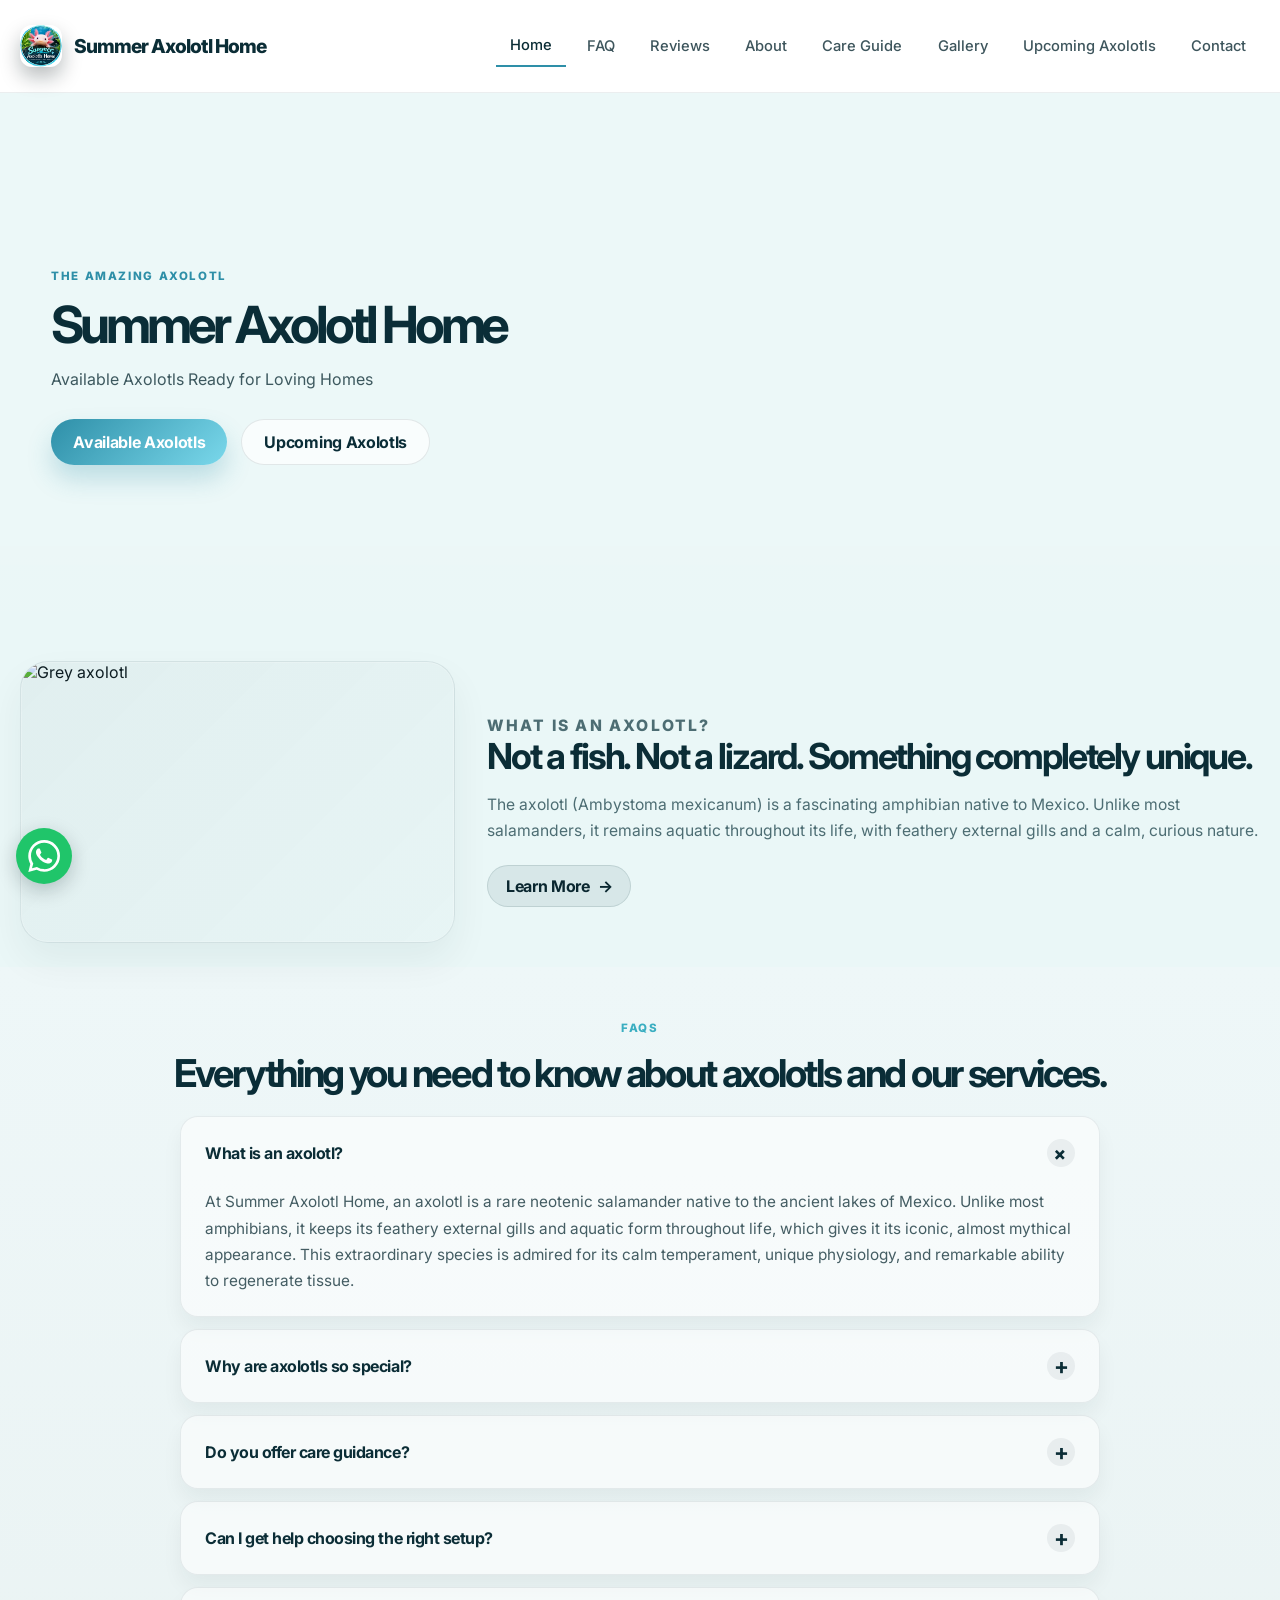
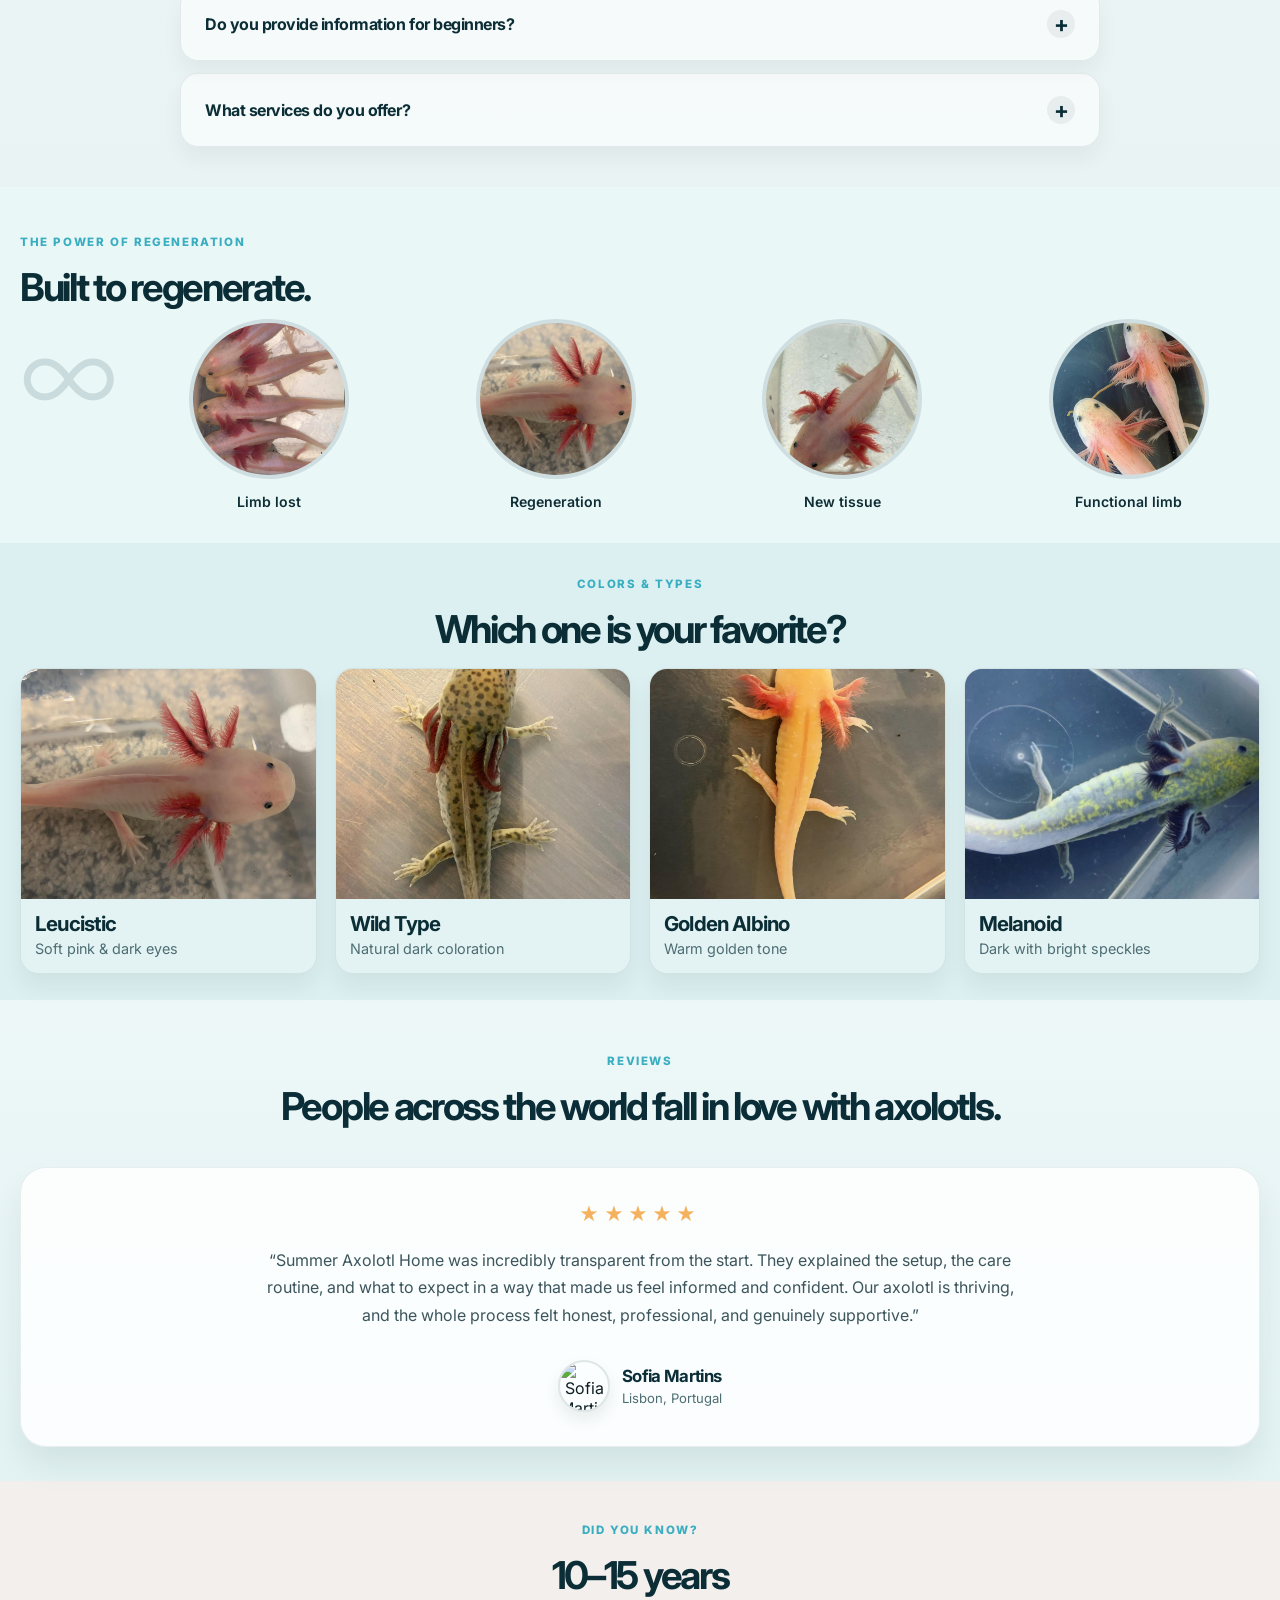
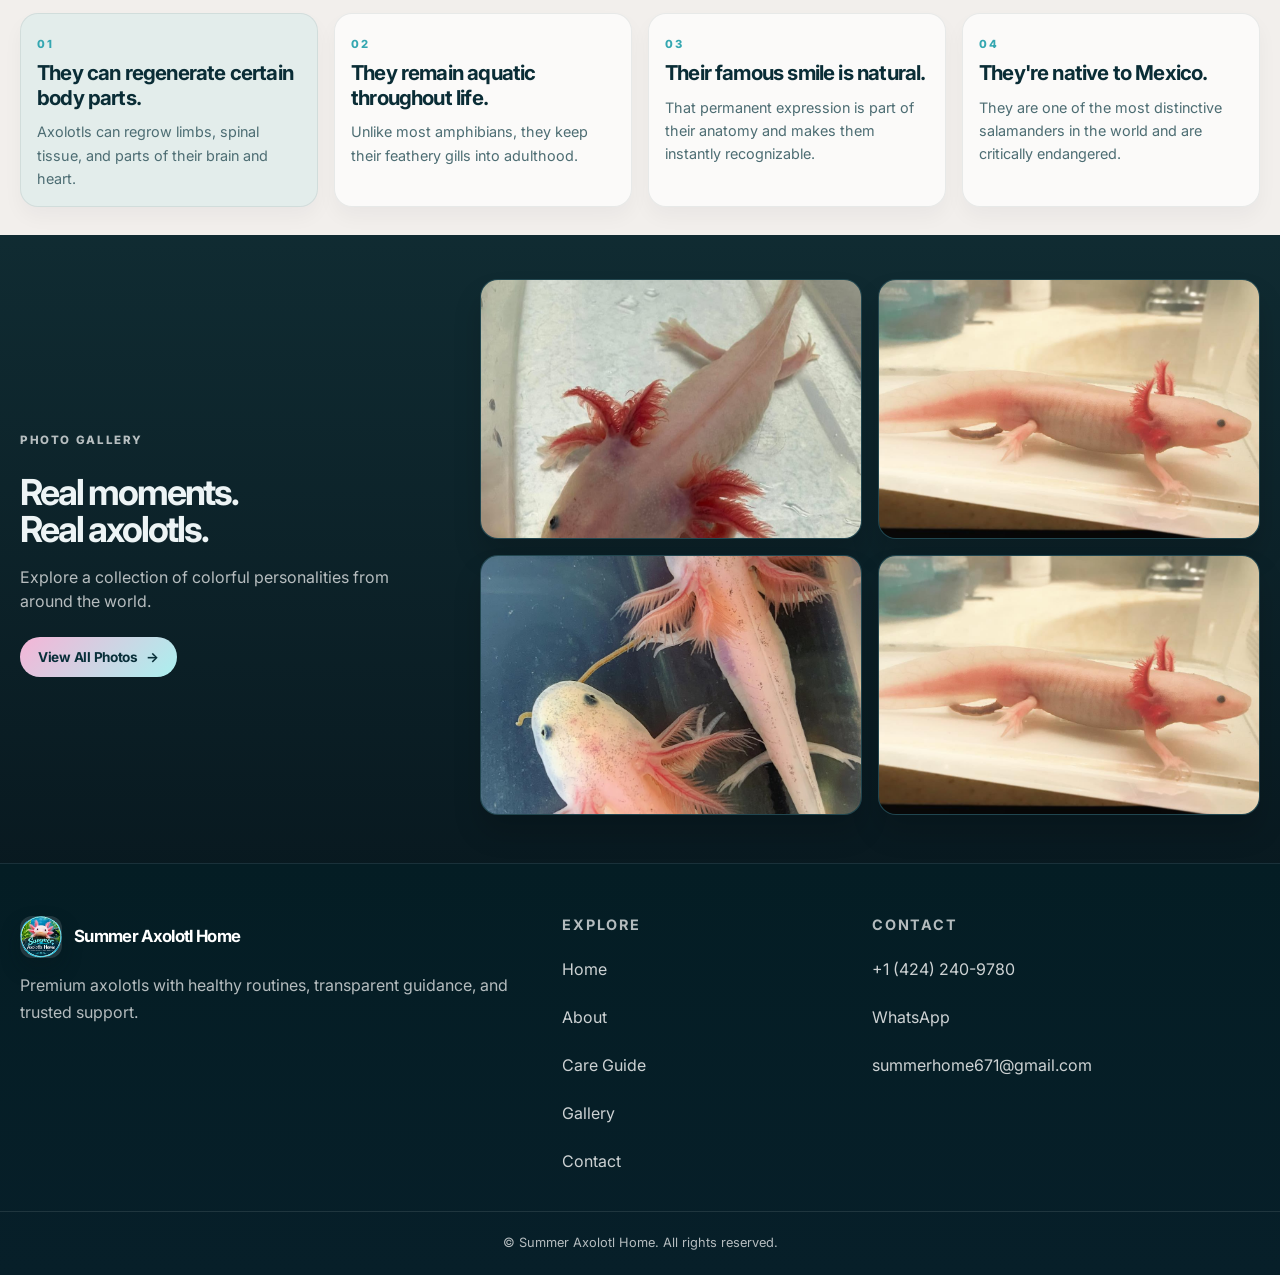
==== commit 3c606156: "Add responsive axolotl site updates Co-authored-by: Copilot <223556219+Copilot@users.noreply.github." ====
--- a/home/index.html
+++ b/home/index.html
@@ -5,31 +5,37 @@
     <meta name="viewport" content="width=device-width, initial-scale=1.0" />
     <title>Summer Axolotl Home | Home</title>
     <meta name="description" content="Summer Axolotl Home — axolotl lifestyle, care, and gallery." />
-    <link rel="icon" type="image/jpeg" href="../logo/logoo.jpeg" />
+    <link rel="icon" type="image/png" href="../image/logo.png" />
     <link rel="preconnect" href="https://fonts.googleapis.com" />
     <link rel="preconnect" href="https://fonts.gstatic.com" crossorigin />
     <link href="https://fonts.googleapis.com/css2?family=Inter:wght@400;500;600;700;800&display=swap" rel="stylesheet" />
     <link rel="stylesheet" href="../css/index.css" />
+    <link rel="stylesheet" href="../css/navigation.css" />
+    <link rel="stylesheet" href="../css/footer.css" />
+    <link rel="stylesheet" href="../css/floating-actions.css" />
   </head>
   <body>
     <header class="site-header">
       <div class="container nav-shell">
         <div class="brand" aria-label="Summer Axolotl Home brand logo">
-          <img class="brand-logo" src="../logo/logoo.jpeg" alt="Summer Axolotl Home logo" />
+          <img class="brand-logo" src="../image/logo.png" alt="Summer Axolotl Home logo" />
           <span class="brand-name">Summer Axolotl Home</span>
         </div>
 
-        <button class="nav-toggle" aria-expanded="false" aria-controls="site-nav" aria-label="Toggle navigation" type="button">
-          <span></span>
-          <span></span>
-          <span></span>
+        <button class="nav-toggle" aria-expanded="false" aria-controls="site-nav" aria-label="Open navigation menu" type="button">
+          <span aria-hidden="true"></span>
+          <span aria-hidden="true"></span>
+          <span aria-hidden="true"></span>
         </button>
 
         <nav class="site-nav" id="site-nav" aria-label="Main navigation">
           <a href="index.html" class="active">Home</a>
+          <a href="index.html#faq">FAQ</a>
+          <a href="index.html#reviews">Reviews</a>
           <a href="about.html">About</a>
           <a href="catalogue.html">Care Guide</a>
           <a href="gallery.html">Gallery</a>
+          <a href="upcoming.html">Upcoming Axolotls</a>
           <a href="contact.html">Contact</a>
         </nav>
       </div>
@@ -40,27 +46,26 @@
         <div class="container hero-grid">
           <div class="hero-copy">
             <p class="eyebrow">THE AMAZING AXOLOTL</p>
-            <h1>Meet the world's most adorable aquatic creature.</h1>
+            <h1>Summer Axolotl Home</h1>
             <p class="hero-description">
-              Discover the fascinating world of axolotls — their unique biology,
-              graceful movement, and remarkable resilience.
+              Available Axolotls Ready for Loving Homes
             </p>
             <div class="hero-actions">
-              <a href="about.html" class="primary-btn">Discover Axolotls <span>→</span></a>
-              <a href="gallery.html" class="secondary-btn">Explore Gallery <span>→</span></a>
+              <a href="about.html" class="primary-btn">Available Axolotls</a>
+              <a href="upcoming.html" class="secondary-btn">Upcoming Axolotls</a>
             </div>
           </div>
 
           <div class="hero-visual" aria-label="Featured axolotl carousel">
             <div class="hero-carousel">
               <article class="hero-slide active">
-                <img src="../image/WhatsApp%20Image%202026-10-26%20at%2015.56.38.jpeg" alt="Soft pink axolotl close-up" />
+                <img src="../image/Leucistic%20%24100%201.jpeg" alt="Soft pink axolotl close-up" />
               </article>
               <article class="hero-slide">
-                <img src="../image/WhatsApp%20Image%202026-10-26%20at%2015.56.40%20(1).jpeg" alt="Axolotl in calm water" />
+                <img src="../image/WhatsApp%20Image%202026-10-26%20at%2015.56.40.jpeg" alt="Axolotl in calm water" />
               </article>
               <article class="hero-slide">
-                <img src="../image/WhatsApp%20Image%202026-10-26%20at%2015.56.59%20(2).jpeg" alt="Axolotl detail in aquarium" />
+                <img src="../image/WhatsApp%20Image%202026-10-26%20at%2015.56.49.jpeg" alt="Axolotl detail in aquarium" />
               </article>
             </div>
           </div>
@@ -87,7 +92,7 @@
         </div>
       </section>
 
-      <section class="faq-band">
+      <section class="faq-band" id="faq">
         <div class="container faq-wrap">
           <div class="faq-head">
             <p class="section-tag">FAQs</p>
@@ -170,25 +175,25 @@
           <div class="regen-grid">
             <div class="regen-item">
               <div class="regen-image">
-                <img src="../image/WhatsApp%20Image%202026-10-26%20at%2015.56.54.jpeg" alt="Limb lost" />
+                <img src="../image/Leucitic%20%24100%201.jpeg" alt="Axolotl photograph" />
               </div>
               <span>Limb lost</span>
             </div>
             <div class="regen-item">
               <div class="regen-image">
-                <img src="../image/WhatsApp%20Image%202026-10-26%20at%2015.56.58.jpeg" alt="Regeneration" />
+                <img src="../image/Leucistic%20%24100%205.jpeg" alt="Axolotl photograph" />
               </div>
               <span>Regeneration</span>
             </div>
             <div class="regen-item">
               <div class="regen-image">
-                <img src="../image/WhatsApp%20Image%202026-10-26%20at%2015.56.59.jpeg" alt="New tissue" />
+                <img src="../image/Leucistic%20%24100%206.jpeg" alt="Axolotl photograph" />
               </div>
               <span>New tissue</span>
             </div>
             <div class="regen-item">
               <div class="regen-image">
-                <img src="../image/WhatsApp%20Image%202026-10-26%20at%2015.56.57.jpeg" alt="Functional limb" />
+                <img src="../image/Leucistic%20%24100%207.jpeg" alt="Axolotl photograph" />
               </div>
               <span>Functional limb</span>
             </div>
@@ -205,22 +210,22 @@
 
           <div class="color-grid">
             <article class="color-card">
-              <img src="../image/WhatsApp%20Image%202026-10-26%20at%2015.56.59.jpeg" alt="Leucistic" />
+              <img src="../image/Leucistic%20%24100%201.jpeg" alt="Leucistic" />
               <h3>Leucistic</h3>
               <p>Soft pink &amp; dark eyes</p>
             </article>
             <article class="color-card">
-              <img src="../image/WhatsApp%20Image%202026-10-26%20at%2015.56.39.jpeg" alt="Wild Type" />
+              <img src="../image/wild%20copper%20%24200.jpeg" alt="Wild Type" />
               <h3>Wild Type</h3>
               <p>Natural dark coloration</p>
             </article>
             <article class="color-card">
-              <img src="../image/WhatsApp%20Image%202026-10-26%20at%2015.56.43.jpeg" alt="Golden Albino" />
+              <img src="../image/Golden%20%24200.jpeg" alt="Golden Albino" />
               <h3>Golden Albino</h3>
               <p>Warm golden tone</p>
             </article>
             <article class="color-card">
-              <img src="../image/WhatsApp%20Image%202026-10-26%20at%2015.56.49%20(2).jpeg" alt="Melanoid" />
+              <img src="../image/melanoid%20$200.jpeg" alt="Melanoid" />
               <h3>Melanoid</h3>
               <p>Dark with bright speckles</p>
             </article>
@@ -228,10 +233,10 @@
         </div>
       </section>
 
-      <section class="testimonial-band">
+      <section class="testimonial-band" id="reviews">
         <div class="container testimonial-wrap">
           <div class="testimonial-head">
-            <p class="section-tag">TESTIMONIALS</p>
+            <p class="section-tag">REVIEWS</p>
             <h2>People across the world fall in love with axolotls.</h2>
           </div>
 
@@ -310,10 +315,6 @@
               </article>
             </div>
 
-            <div class="testimonial-controls" aria-label="Testimonial controls">
-              <button type="button" class="testimonial-btn prev" aria-label="Previous testimonial">←</button>
-              <button type="button" class="testimonial-btn next" aria-label="Next testimonial">→</button>
-            </div>
           </div>
         </div>
       </section>
@@ -360,10 +361,10 @@
           </div>
 
           <div class="gallery-grid">
-            <img src="../image/WhatsApp%20Image%202026-10-26%20at%2015.56.55.jpeg" alt="Axolotl portrait" />
-            <img src="../image/WhatsApp%20Image%202026-10-26%20at%2015.56.56.jpeg" alt="Axolotl close-up" />
-            <img src="../image/WhatsApp%20Image%202026-10-26%20at%2015.56.57.jpeg" alt="Axolotl in aquarium" />
-            <img src="../image/WhatsApp%20Image%202026-10-26%20at%2015.56.59.jpeg" alt="Axolotl detail" />
+            <img src="../image/Leucistic%20%24100%206.jpeg" alt="Axolotl portrait" />
+            <img src="../image/Leucistic%20%24100%208.jpeg" alt="Axolotl close-up" />
+            <img src="../image/Leucistic%20%24100%207.jpeg" alt="Axolotl in aquarium" />
+            <img src="../image/Leucistic%20%24100%208.jpeg" alt="Axolotl detail" />
           </div>
         </div>
       </section>
@@ -373,7 +374,7 @@
       <div class="container footer-grid">
         <div class="footer-brand">
           <a href="index.html" class="brand brand-footer" aria-label="Summer Axolotl Home home">
-            <img src="../logo/logoo.jpeg" alt="Summer Axolotl Home logo" class="brand-logo" />
+            <img src="../image/logo.png" alt="Summer Axolotl Home logo" class="brand-logo" />
             <span>Summer Axolotl Home</span>
           </a>
           <p>Premium axolotls with healthy routines, transparent guidance, and trusted support.</p>
@@ -407,24 +408,9 @@
       </div>
     </footer>
 
+    <script src="../js/navigation.js"></script>
+    <script src="../js/floating-actions.js"></script>
     <script>
-      const navToggle = document.querySelector('.nav-toggle');
-      const siteNav = document.querySelector('.site-nav');
-
-      if (navToggle && siteNav) {
-        navToggle.addEventListener('click', () => {
-          const isOpen = siteNav.classList.toggle('is-open');
-          navToggle.setAttribute('aria-expanded', String(isOpen));
-        });
-
-        siteNav.querySelectorAll('a').forEach((link) => {
-          link.addEventListener('click', () => {
-            siteNav.classList.remove('is-open');
-            navToggle.setAttribute('aria-expanded', 'false');
-          });
-        });
-      }
-
       const faqButtons = document.querySelectorAll('.faq-question');
 
       faqButtons.forEach((button) => {
@@ -446,8 +432,6 @@
       });
 
       const testimonialItems = Array.from(document.querySelectorAll('.testimonial-item'));
-      const prevBtn = document.querySelector('.testimonial-btn.prev');
-      const nextBtn = document.querySelector('.testimonial-btn.next');
 
       if (testimonialItems.length) {
         let activeIndex = 0;
@@ -458,14 +442,12 @@
           });
         };
 
-        const moveTestimonial = (direction) => {
-          activeIndex = (activeIndex + direction + testimonialItems.length) % testimonialItems.length;
+        const showNextTestimonial = () => {
+          activeIndex = (activeIndex + 1) % testimonialItems.length;
           showTestimonial(activeIndex);
         };
 
-        prevBtn?.addEventListener('click', () => moveTestimonial(-1));
-        nextBtn?.addEventListener('click', () => moveTestimonial(1));
-        setInterval(() => moveTestimonial(1), 5000);
+        setInterval(showNextTestimonial, 5000);
       }
     </script>
   </body>
--- a/css/index.css
+++ b/css/index.css
@@ -565,6 +565,7 @@
 }
 
 .faq-band {
+  scroll-margin-top: 1.5rem;
   background: linear-gradient(180deg, #eef7f8 0%, #eaf3f3 100%);
   padding: 54px 0 40px;
 }
@@ -765,6 +766,7 @@
 }
 
 .testimonial-band {
+  scroll-margin-top: 1.5rem;
   background: linear-gradient(180deg, #edf7f7 0%, #e3f3f4 100%);
   padding: 54px 0 34px;
 }
@@ -866,24 +868,6 @@
 .author span {
   color: var(--muted);
   font-size: 0.82rem;
-}
-
-.testimonial-controls {
-  display: flex;
-  justify-content: center;
-  gap: 12px;
-  margin-top: 24px;
-}
-
-.testimonial-btn {
-  width: 46px;
-  height: 46px;
-  border: 1px solid rgba(12, 43, 51, 0.1);
-  border-radius: 50%;
-  background: rgba(255,255,255,0.8);
-  color: var(--navy);
-  font-size: 1.2rem;
-  cursor: pointer;
 }
 
 .facts-band {
@@ -1224,8 +1208,71 @@
     display: none;
   }
 
-  .footer-shell {
-    flex-direction: column;
-    align-items: flex-start;
-  }
-}
+}
+
+@media (max-width: 760px) {
+  .testimonial-band {
+    padding: 2.5rem 0 2rem;
+  }
+
+  .testimonial-wrap {
+    gap: 1rem;
+  }
+
+  .testimonial-head h2 {
+    font-size: clamp(1.65rem, 7vw, 2.2rem);
+    line-height: 1.15;
+    overflow-wrap: anywhere;
+  }
+
+  .testimonial-carousel {
+    min-width: 0;
+    padding-top: 0.25rem;
+  }
+
+  .testimonial-track {
+    display: grid;
+    min-height: 0;
+  }
+
+  .testimonial-item {
+    position: relative;
+    grid-area: 1 / 1;
+    min-width: 0;
+    padding: clamp(1.25rem, 5vw, 1.75rem);
+    border-radius: 1.25rem;
+    transform: translateX(0);
+  }
+
+  .testimonial-item:not(.active) {
+    pointer-events: none;
+  }
+
+  .stars {
+    font-size: 1.05rem;
+    letter-spacing: 0.16em;
+    margin-bottom: 0.75rem;
+  }
+
+  .testimonial-item p {
+    width: 100%;
+    max-width: 100%;
+    margin-bottom: 1rem;
+    font-size: 0.98rem;
+    line-height: 1.6;
+    overflow-wrap: anywhere;
+  }
+
+  .author {
+    max-width: 100%;
+  }
+
+  .author-copy {
+    min-width: 0;
+  }
+
+  .author strong,
+  .author span {
+    overflow-wrap: anywhere;
+  }
+}
--- a/css/navigation.css
+++ b/css/navigation.css
@@ -0,0 +1,229 @@
+html {
+  overflow-x: clip;
+  --sticky-header-height: calc(5.75rem + 1px);
+}
+
+body {
+  overflow-x: clip;
+}
+
+.site-header,
+.topbar {
+  position: sticky;
+  top: 0;
+  z-index: 40;
+  overflow-x: clip;
+}
+
+.nav-shell {
+  display: flex;
+  align-items: center;
+  justify-content: space-between;
+  gap: clamp(0.5rem, 1.5vw, 1.25rem);
+}
+
+.nav-shell > .brand,
+.nav-shell > .brand-wrap {
+  flex: 0 1 auto;
+  min-width: 0;
+  gap: clamp(0.5rem, 1vw, 0.75rem);
+}
+
+.nav-shell .brand-name {
+  font-size: clamp(1.15rem, 1.5vw, 1.8rem);
+  line-height: 1.15;
+}
+
+.nav-shell > .brand-logo,
+.nav-shell > .brand img,
+.nav-shell > .brand-wrap img {
+  flex: 0 0 2.625rem;
+  width: 2.625rem;
+  height: 2.625rem;
+  object-fit: contain;
+}
+
+.nav-shell > .brand-name,
+.nav-shell .brand-wordmark {
+  min-width: 0;
+  overflow-wrap: anywhere;
+}
+
+.nav-shell .brand-wordmark {
+  display: grid;
+  line-height: 1.1;
+}
+
+.nav-shell > .site-nav,
+.nav-shell > .main-nav {
+  flex: 1 1 auto;
+  min-width: 0;
+  justify-content: flex-end;
+  gap: clamp(0.125rem, 0.55vw, 0.5rem);
+}
+
+.nav-shell > .site-nav a,
+.nav-shell > .main-nav a {
+  padding-inline: clamp(0.5rem, 1.1vw, 1rem);
+}
+
+.nav-toggle {
+  flex: 0 0 2.75rem;
+  width: 2.75rem;
+  height: 2.75rem;
+  border: 1px solid rgba(12, 43, 51, 0.14);
+  border-radius: 0.875rem;
+  background: #f3f8f8;
+  color: #0a2d37;
+  cursor: pointer;
+}
+
+.nav-toggle:focus-visible {
+  outline: 3px solid rgba(46, 143, 168, 0.45);
+  outline-offset: 3px;
+}
+
+.nav-toggle span {
+  transition: transform 180ms ease, opacity 180ms ease;
+}
+
+@media (min-width: 1024px) {
+  .nav-toggle {
+    display: none;
+  }
+}
+
+@media (max-width: 1023px) {
+  html {
+    --sticky-header-height: calc(4.75rem + 1px);
+  }
+
+  .nav-shell {
+    min-height: 4.75rem;
+    gap: 0.75rem;
+  }
+
+  .nav-shell > .brand,
+  .nav-shell > .brand-wrap {
+    flex: 1 1 auto;
+    max-width: calc(100% - 3.5rem);
+  }
+
+  .nav-shell > .brand-logo,
+  .nav-shell > .brand img,
+  .nav-shell > .brand-wrap img {
+    flex-basis: 2.625rem;
+    width: 2.625rem;
+    height: 2.625rem;
+    border-radius: 50%;
+    box-shadow: none;
+  }
+
+  .nav-shell .brand-name {
+    font-size: clamp(1rem, 3.6vw, 1.35rem);
+    line-height: 1.15;
+  }
+
+  .nav-shell .brand-wordmark {
+    font-size: clamp(0.95rem, 3.4vw, 1.2rem);
+  }
+
+  .nav-shell .brand-wordmark strong {
+    font-size: 1.1em;
+  }
+
+  .nav-toggle {
+    position: relative;
+    z-index: 2;
+    display: inline-flex;
+  }
+
+  .nav-toggle[aria-expanded="true"] span:first-child {
+    transform: translateY(7px) rotate(45deg);
+  }
+
+  .nav-toggle[aria-expanded="true"] span:nth-child(2) {
+    opacity: 0;
+  }
+
+  .nav-toggle[aria-expanded="true"] span:last-child {
+    transform: translateY(-7px) rotate(-45deg);
+  }
+
+  .nav-shell > .site-nav,
+  .nav-shell > .main-nav {
+    position: fixed;
+    z-index: 1;
+    inset: 0;
+    display: flex;
+    width: 100%;
+    min-height: 100vh;
+    min-height: 100dvh;
+    flex-direction: column;
+    align-items: stretch;
+    justify-content: flex-start;
+    flex-wrap: nowrap;
+    gap: 0.5rem;
+    overflow-y: auto;
+    overscroll-behavior: contain;
+    padding: calc(6rem + env(safe-area-inset-top, 0px)) clamp(1.25rem, 7vw, 3rem) calc(2rem + env(safe-area-inset-bottom, 0px));
+    background: linear-gradient(160deg, #f8fcfc 0%, #e8f7f7 58%, #dff3f3 100%);
+    opacity: 0;
+    visibility: hidden;
+    pointer-events: none;
+    transform: translateX(100%);
+    transition: transform 260ms ease, opacity 220ms ease, visibility 260ms;
+  }
+
+  .nav-shell > .site-nav.is-open,
+  .nav-shell > .main-nav.is-open {
+    opacity: 1;
+    visibility: visible;
+    pointer-events: auto;
+    transform: translateX(0);
+  }
+
+  .nav-shell > .site-nav a,
+  .nav-shell > .main-nav a {
+    display: flex;
+    width: 100%;
+    min-height: 3.5rem;
+    flex: 0 0 auto;
+    align-items: center;
+    justify-content: flex-start;
+    padding: 0 1rem;
+    border: 0;
+    border-radius: 0.875rem;
+    color: #173d45;
+    font-size: clamp(1.05rem, 4vw, 1.25rem);
+    font-weight: 600;
+    text-align: left;
+  }
+
+  .nav-shell > .site-nav a.active,
+  .nav-shell > .main-nav a.active {
+    border: 0;
+    border-radius: 0.875rem;
+    background: rgba(46, 143, 168, 0.14);
+    color: #0a2d37;
+    font-weight: 800;
+  }
+
+  .nav-shell > .site-nav a:hover,
+  .nav-shell > .main-nav a:hover {
+    transform: none;
+    background: rgba(12, 43, 51, 0.06);
+  }
+
+  body.mobile-nav-open {
+    overflow: hidden;
+  }
+}
+
+@media (prefers-reduced-motion: reduce) {
+  .nav-toggle span,
+  .nav-shell > .site-nav,
+  .nav-shell > .main-nav {
+    transition-duration: 0.01ms;
+  }
+}
--- a/css/footer.css
+++ b/css/footer.css
@@ -0,0 +1,129 @@
+.site-footer {
+  overflow-x: hidden;
+  padding: clamp(2rem, 5vw, 3.25rem) 0 1.125rem;
+}
+
+.site-footer .footer-grid {
+  display: grid;
+  min-width: 0;
+  grid-template-columns: minmax(0, 1.3fr) minmax(8.5rem, 0.7fr) minmax(0, 1fr);
+  gap: clamp(1.25rem, 3vw, 2.5rem);
+  align-items: start;
+}
+
+.site-footer .footer-grid > * {
+  min-width: 0;
+}
+
+.site-footer .footer-brand {
+  justify-items: start;
+}
+
+.site-footer .footer-brand .brand {
+  display: inline-flex;
+  max-width: 100%;
+  align-items: center;
+  gap: 0.75rem;
+}
+
+.site-footer .footer-brand .brand-logo {
+  flex: 0 0 2.625rem;
+  width: 2.625rem;
+  height: 2.625rem;
+}
+
+.site-footer .footer-brand .brand span {
+  min-width: 0;
+  line-height: 1.35;
+  overflow-wrap: anywhere;
+}
+
+.site-footer .footer-brand p,
+.site-footer .footer-links p {
+  max-width: 36rem;
+  overflow-wrap: anywhere;
+}
+
+.site-footer .footer-links ul {
+  justify-items: start;
+  gap: 0.25rem;
+}
+
+.site-footer .footer-links a {
+  display: inline-flex;
+  min-height: 2.75rem;
+  max-width: 100%;
+  align-items: center;
+  padding: 0.4rem 0;
+  line-height: 1.5;
+  overflow-wrap: anywhere;
+}
+
+.site-footer .footer-bottom {
+  margin-top: 1.75rem;
+  padding: 1.25rem 0 calc(0.25rem + env(safe-area-inset-bottom, 0px));
+  border-top: 1px solid rgba(255, 255, 255, 0.1);
+}
+
+.site-footer .footer-bottom p {
+  overflow-wrap: anywhere;
+}
+
+@media (min-width: 768px) and (max-width: 1023px) {
+  .site-footer .footer-grid {
+    grid-template-columns: repeat(2, minmax(0, 1fr));
+    gap: 2rem clamp(1.5rem, 4vw, 3rem);
+  }
+
+  .site-footer .footer-brand {
+    grid-column: 1 / -1;
+  }
+}
+
+@media (max-width: 767px) {
+  .site-footer {
+    padding-top: 2.25rem;
+  }
+
+  .site-footer .footer-grid {
+    grid-template-columns: minmax(0, 1fr);
+    gap: 1.25rem;
+    text-align: center;
+  }
+
+  .site-footer .footer-brand {
+    justify-items: center;
+  }
+
+  .site-footer .footer-brand .brand {
+    justify-content: center;
+    text-align: left;
+  }
+
+  .site-footer .footer-brand p {
+    margin-inline: auto;
+  }
+
+  .site-footer .footer-links {
+    text-align: center;
+  }
+
+  .site-footer .footer-links h3 {
+    margin-bottom: 0.5rem;
+  }
+
+  .site-footer .footer-links ul {
+    justify-items: center;
+    gap: 0;
+  }
+
+  .site-footer .footer-links a {
+    justify-content: center;
+    text-align: center;
+  }
+
+  .site-footer .footer-bottom {
+    margin-top: 1.25rem;
+    padding-top: 1rem;
+  }
+}
--- a/css/floating-actions.css
+++ b/css/floating-actions.css
@@ -0,0 +1,85 @@
+.floating-actions {
+  position: fixed;
+  z-index: 30;
+  right: max(1rem, env(safe-area-inset-right, 0px));
+  bottom: calc(1rem + env(safe-area-inset-bottom, 0px));
+  left: max(1rem, env(safe-area-inset-left, 0px));
+  display: flex;
+  align-items: flex-end;
+  justify-content: space-between;
+  pointer-events: none;
+}
+
+.floating-actions a,
+.floating-actions button {
+  display: inline-flex;
+  width: 3.5rem;
+  height: 3.5rem;
+  flex: 0 0 3.5rem;
+  align-items: center;
+  justify-content: center;
+  border: 0;
+  border-radius: 50%;
+  color: #fff;
+  box-shadow: 0 0.4rem 1.2rem rgba(5, 28, 33, 0.22);
+  cursor: pointer;
+  pointer-events: auto;
+  transition: transform 180ms ease, box-shadow 180ms ease, opacity 180ms ease;
+}
+
+.floating-actions a:hover,
+.floating-actions button:hover {
+  transform: translateY(-0.2rem);
+  box-shadow: 0 0.6rem 1.4rem rgba(5, 28, 33, 0.28);
+}
+
+.floating-actions a:focus-visible,
+.floating-actions button:focus-visible {
+  outline: 3px solid #fff;
+  outline-offset: 3px;
+}
+
+.floating-whatsapp {
+  background: #20c56a;
+}
+
+.floating-scroll-top {
+  background: #f27b18;
+}
+
+.floating-scroll-top[hidden] {
+  display: none;
+}
+
+.floating-actions svg {
+  width: 1.75rem;
+  height: 1.75rem;
+  fill: none;
+  stroke: currentColor;
+  stroke-linecap: round;
+  stroke-linejoin: round;
+  stroke-width: 2;
+}
+
+.floating-whatsapp svg {
+  width: 2rem;
+  height: 2rem;
+  fill: currentColor;
+  stroke: none;
+}
+
+@media (max-width: 480px) {
+  .floating-actions a,
+  .floating-actions button {
+    width: 3.25rem;
+    height: 3.25rem;
+    flex-basis: 3.25rem;
+  }
+}
+
+@media (prefers-reduced-motion: reduce) {
+  .floating-actions a,
+  .floating-actions button {
+    transition-duration: 0.01ms;
+  }
+}
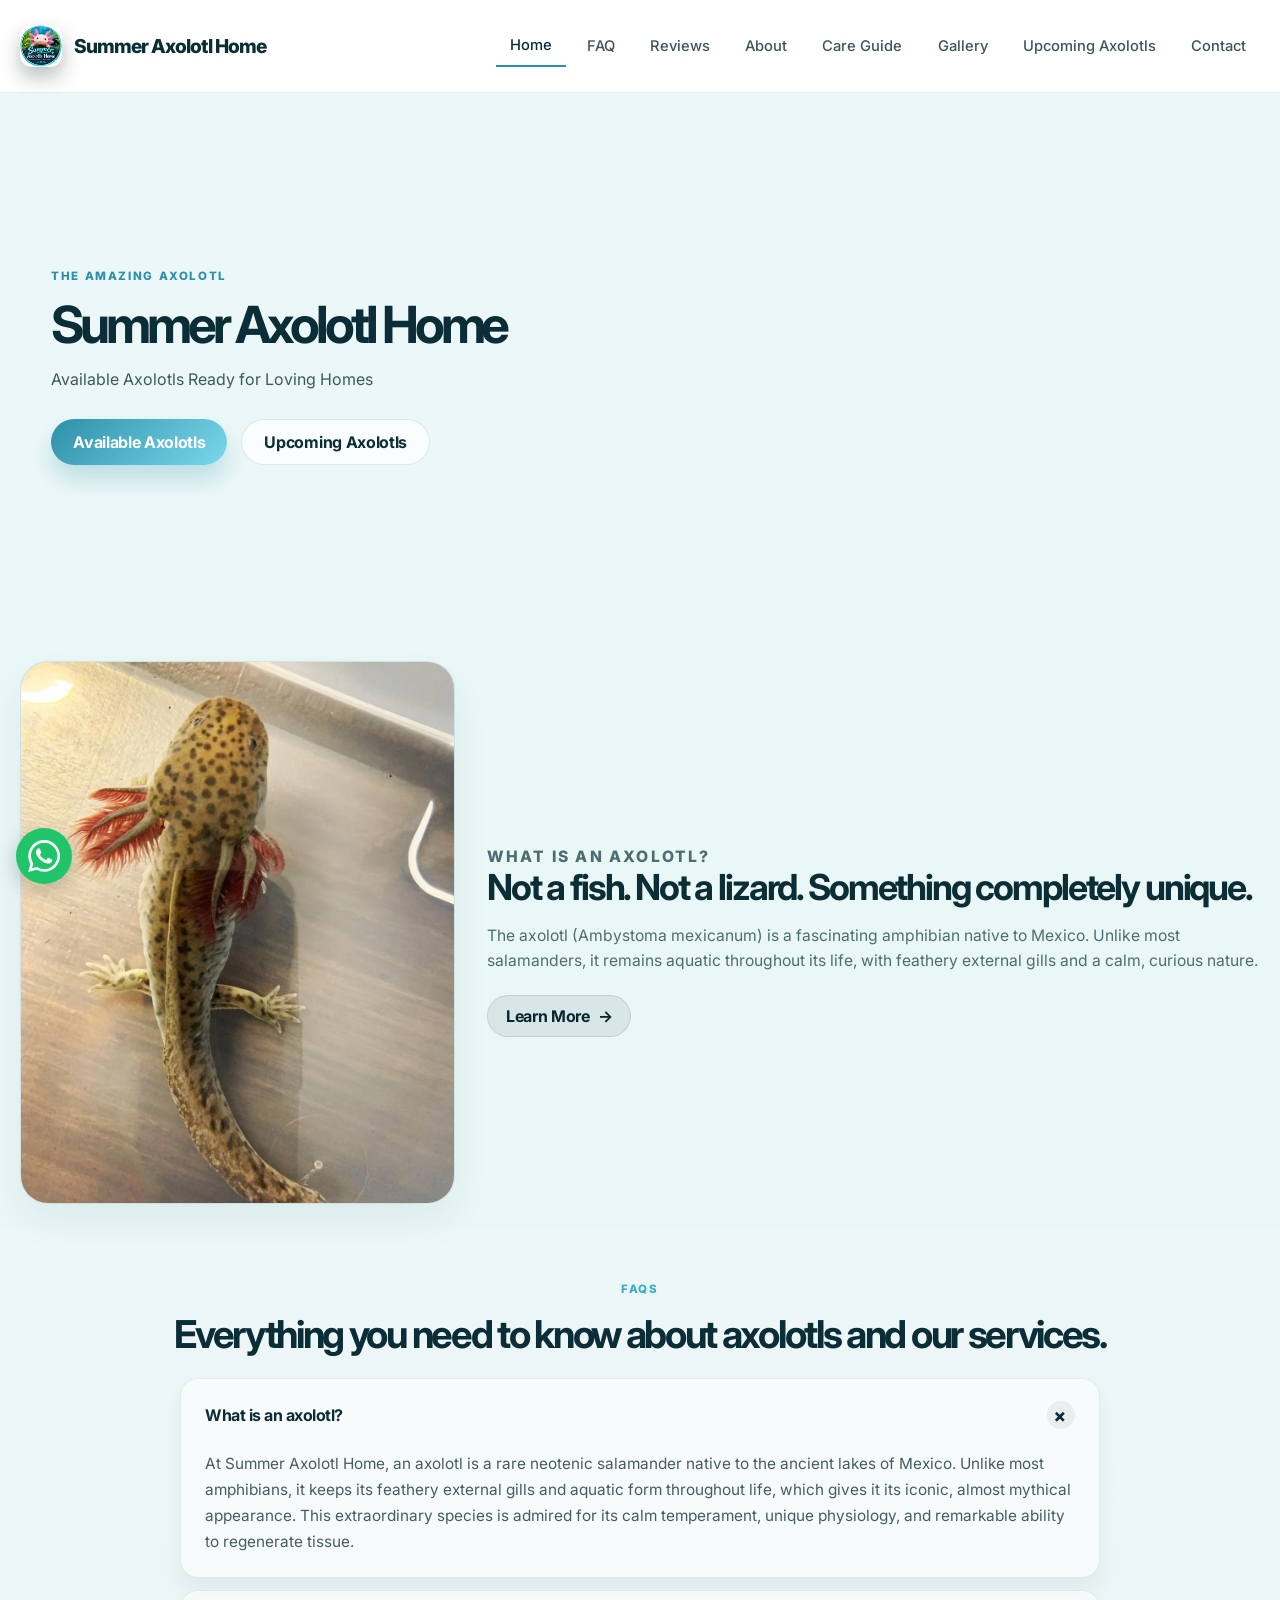
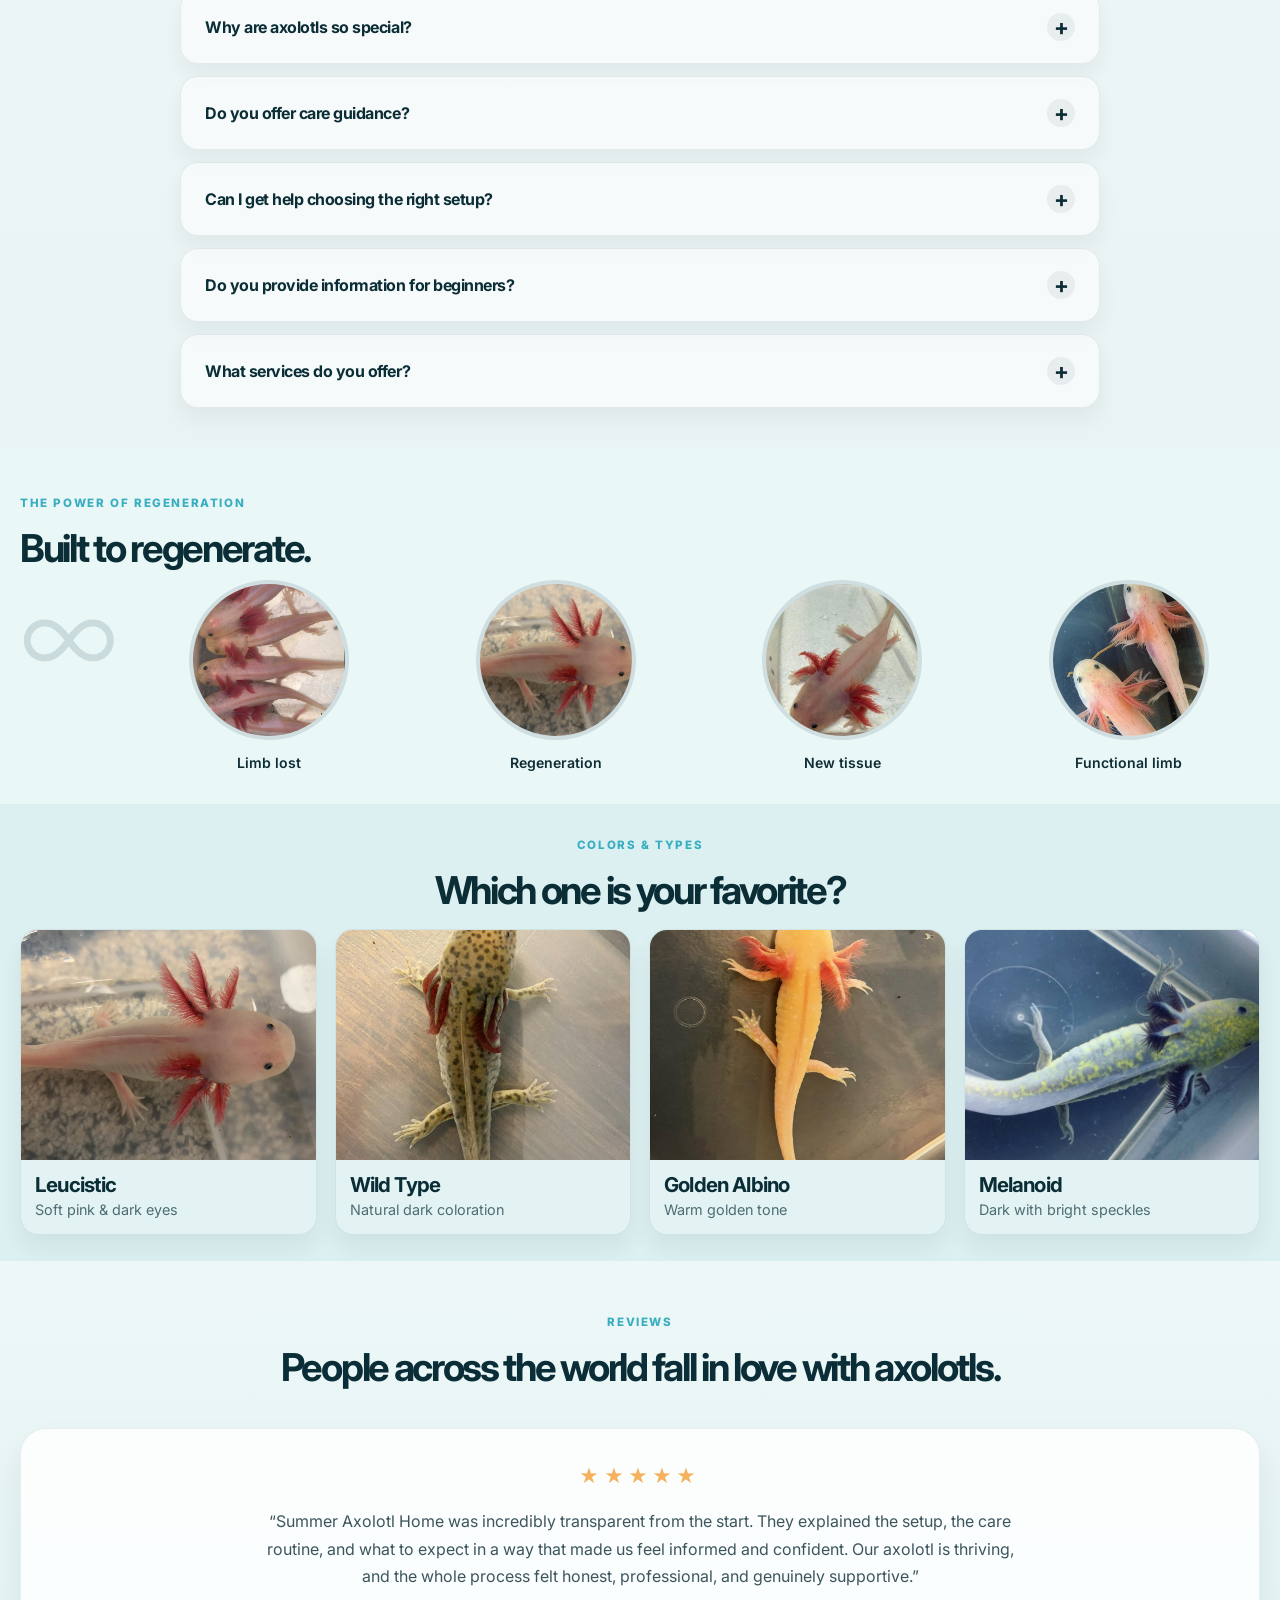
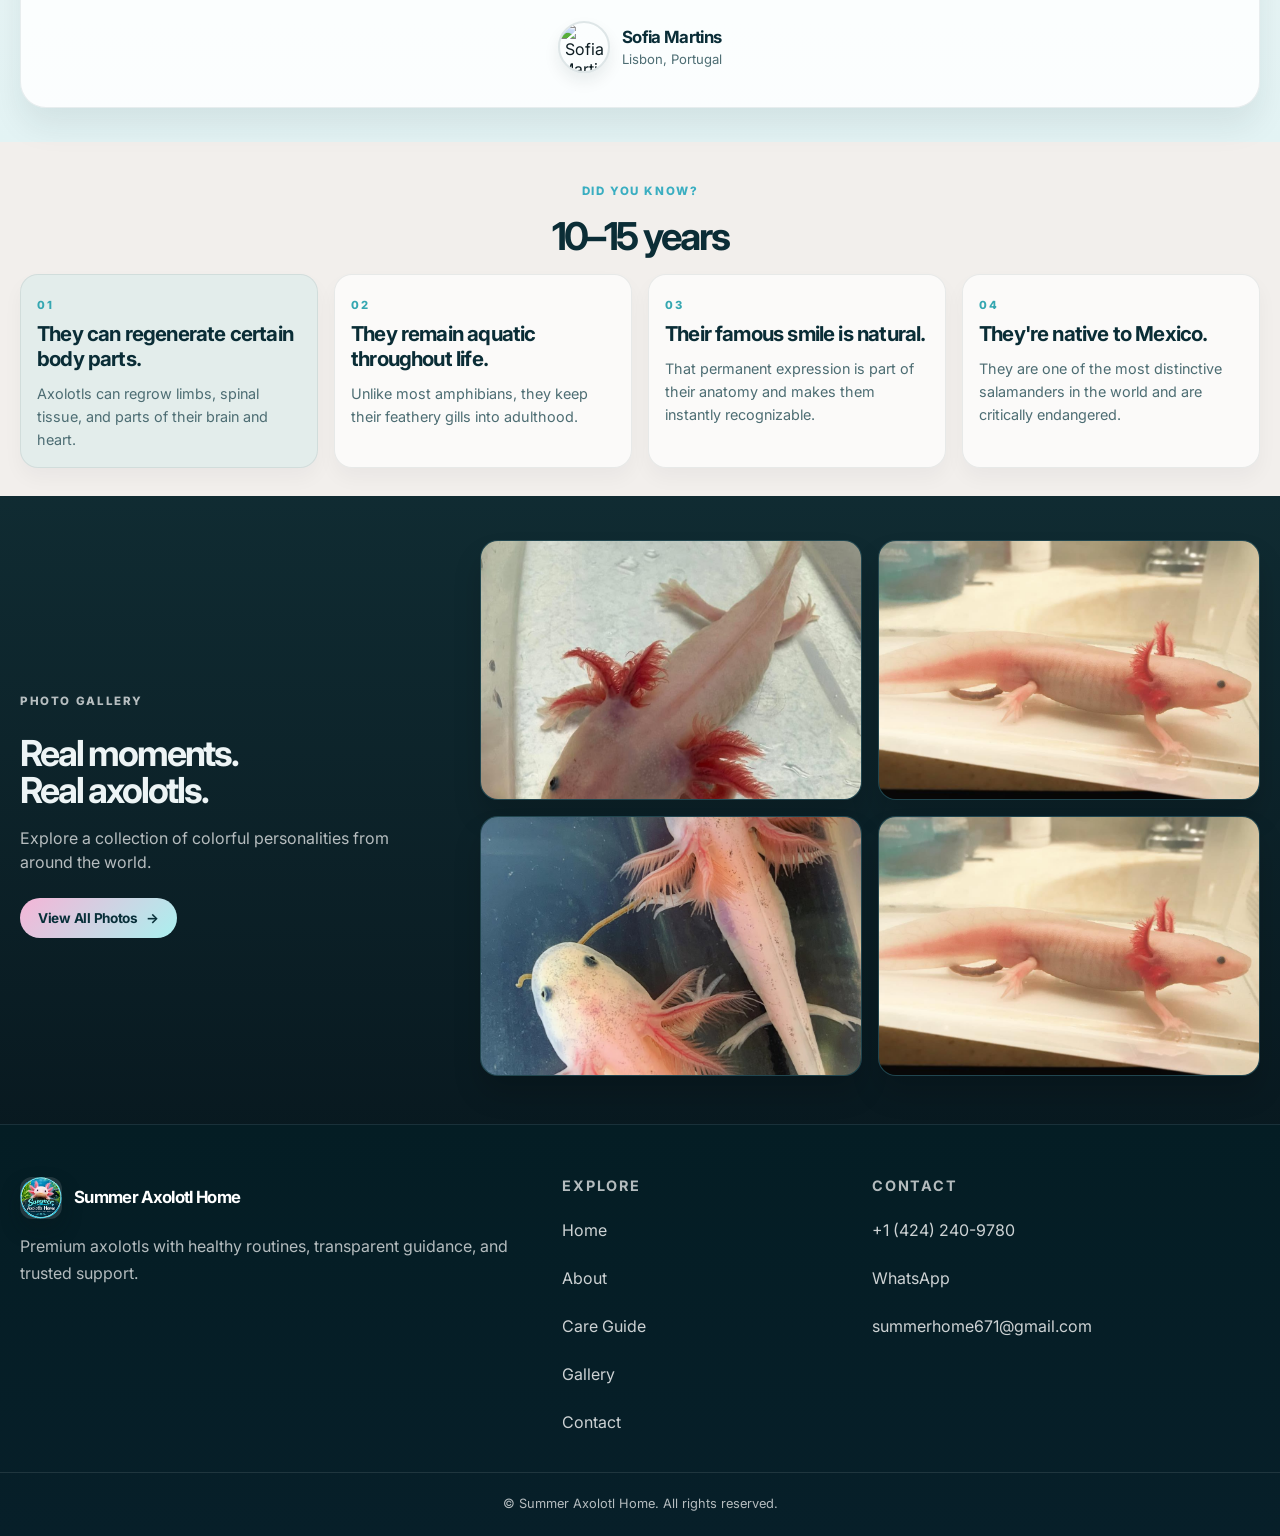
==== commit 9a855470: "Fix broken site asset links Co-authored-by: Copilot <223556219+Copilot@users.noreply.github.com>" ====
--- a/home/index.html
+++ b/home/index.html
@@ -62,10 +62,10 @@
                 <img src="../image/Leucistic%20%24100%201.jpeg" alt="Soft pink axolotl close-up" />
               </article>
               <article class="hero-slide">
-                <img src="../image/WhatsApp%20Image%202026-10-26%20at%2015.56.40.jpeg" alt="Axolotl in calm water" />
+                <img src="../image/widcopper3%20200%24.jpeg" alt="Axolotl in calm water" />
               </article>
               <article class="hero-slide">
-                <img src="../image/WhatsApp%20Image%202026-10-26%20at%2015.56.49.jpeg" alt="Axolotl detail in aquarium" />
+                <img src="../image/chimera%20%241500.jpeg" alt="Axolotl detail in aquarium" />
               </article>
             </div>
           </div>
@@ -75,7 +75,7 @@
       <section class="info-band">
         <div class="container info-grid">
           <div class="band-image-wrap">
-            <img src="../image/WhatsApp%20Image%202026-10-26%20at%2015.56.40.jpeg" alt="Grey axolotl" />
+            <img src="../image/widcopper3%20200%24.jpeg" alt="Grey axolotl" />
           </div>
 
           <div class="band-copy">
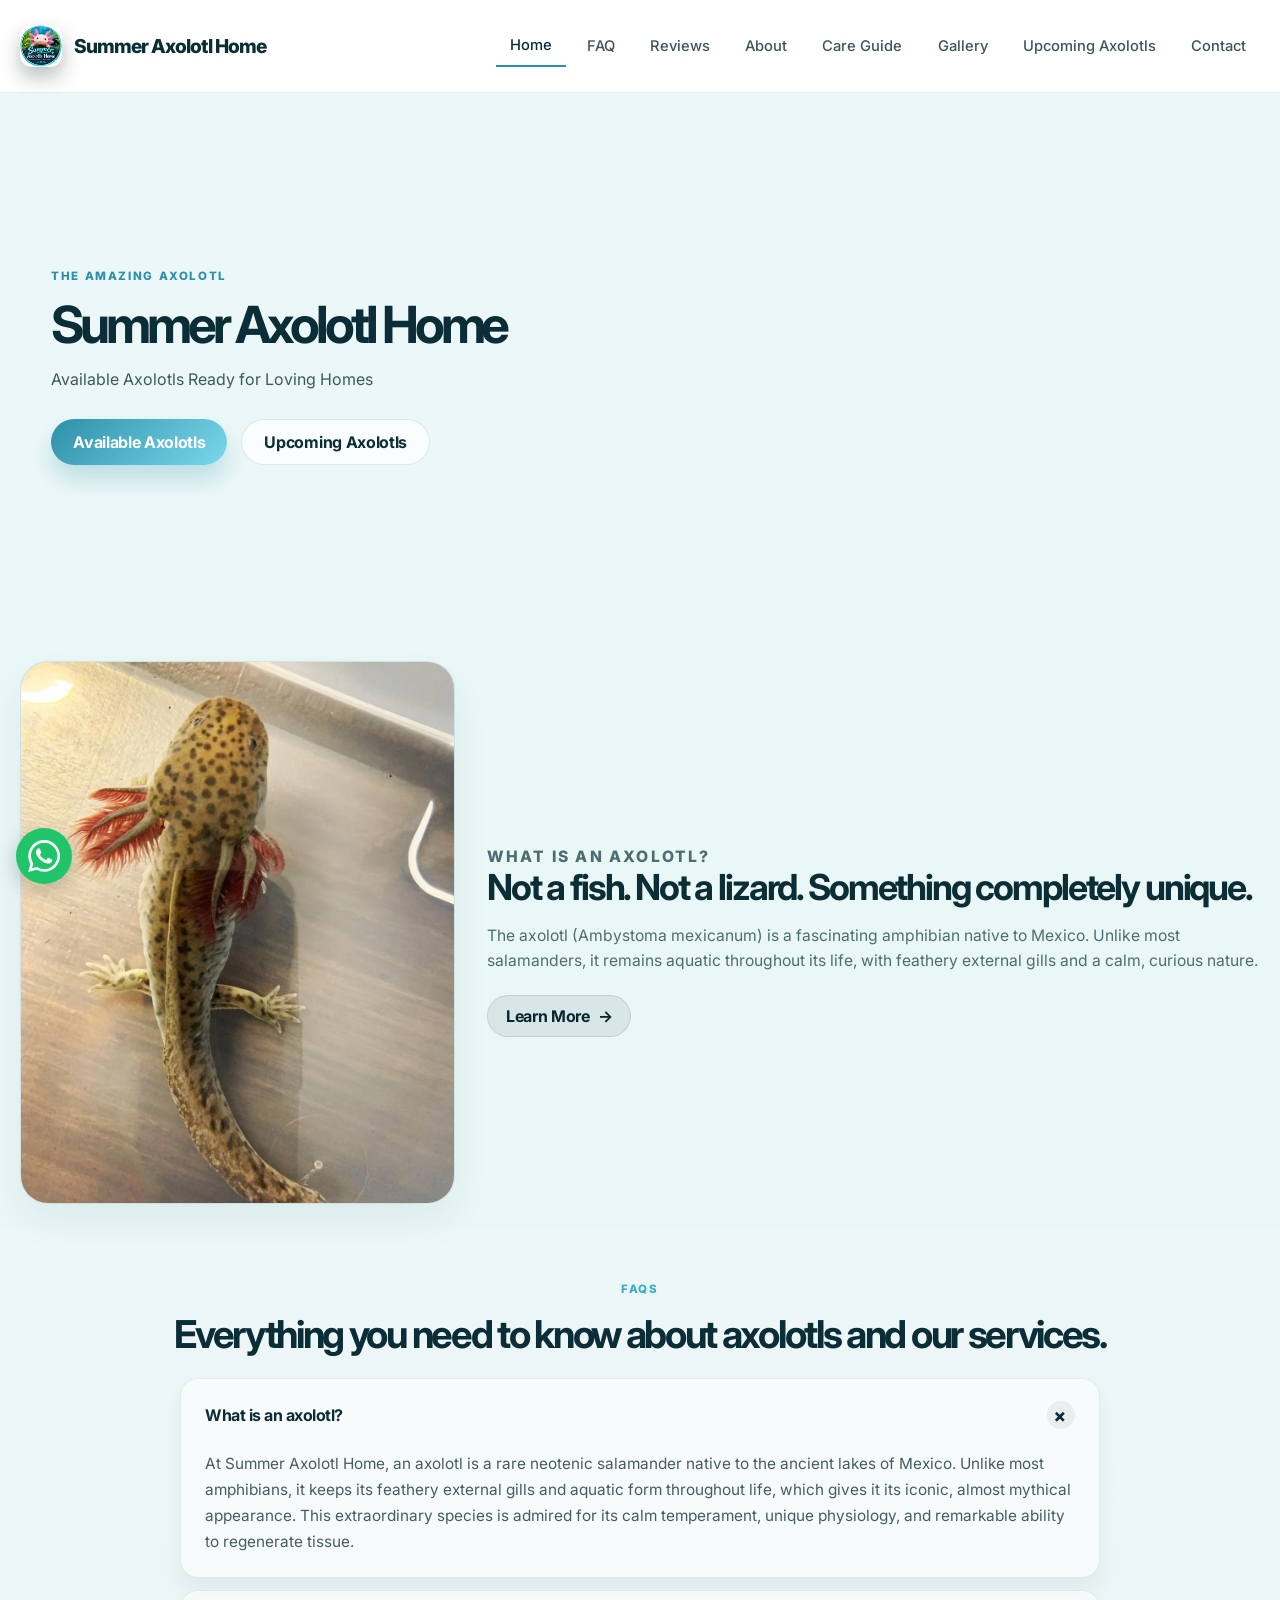
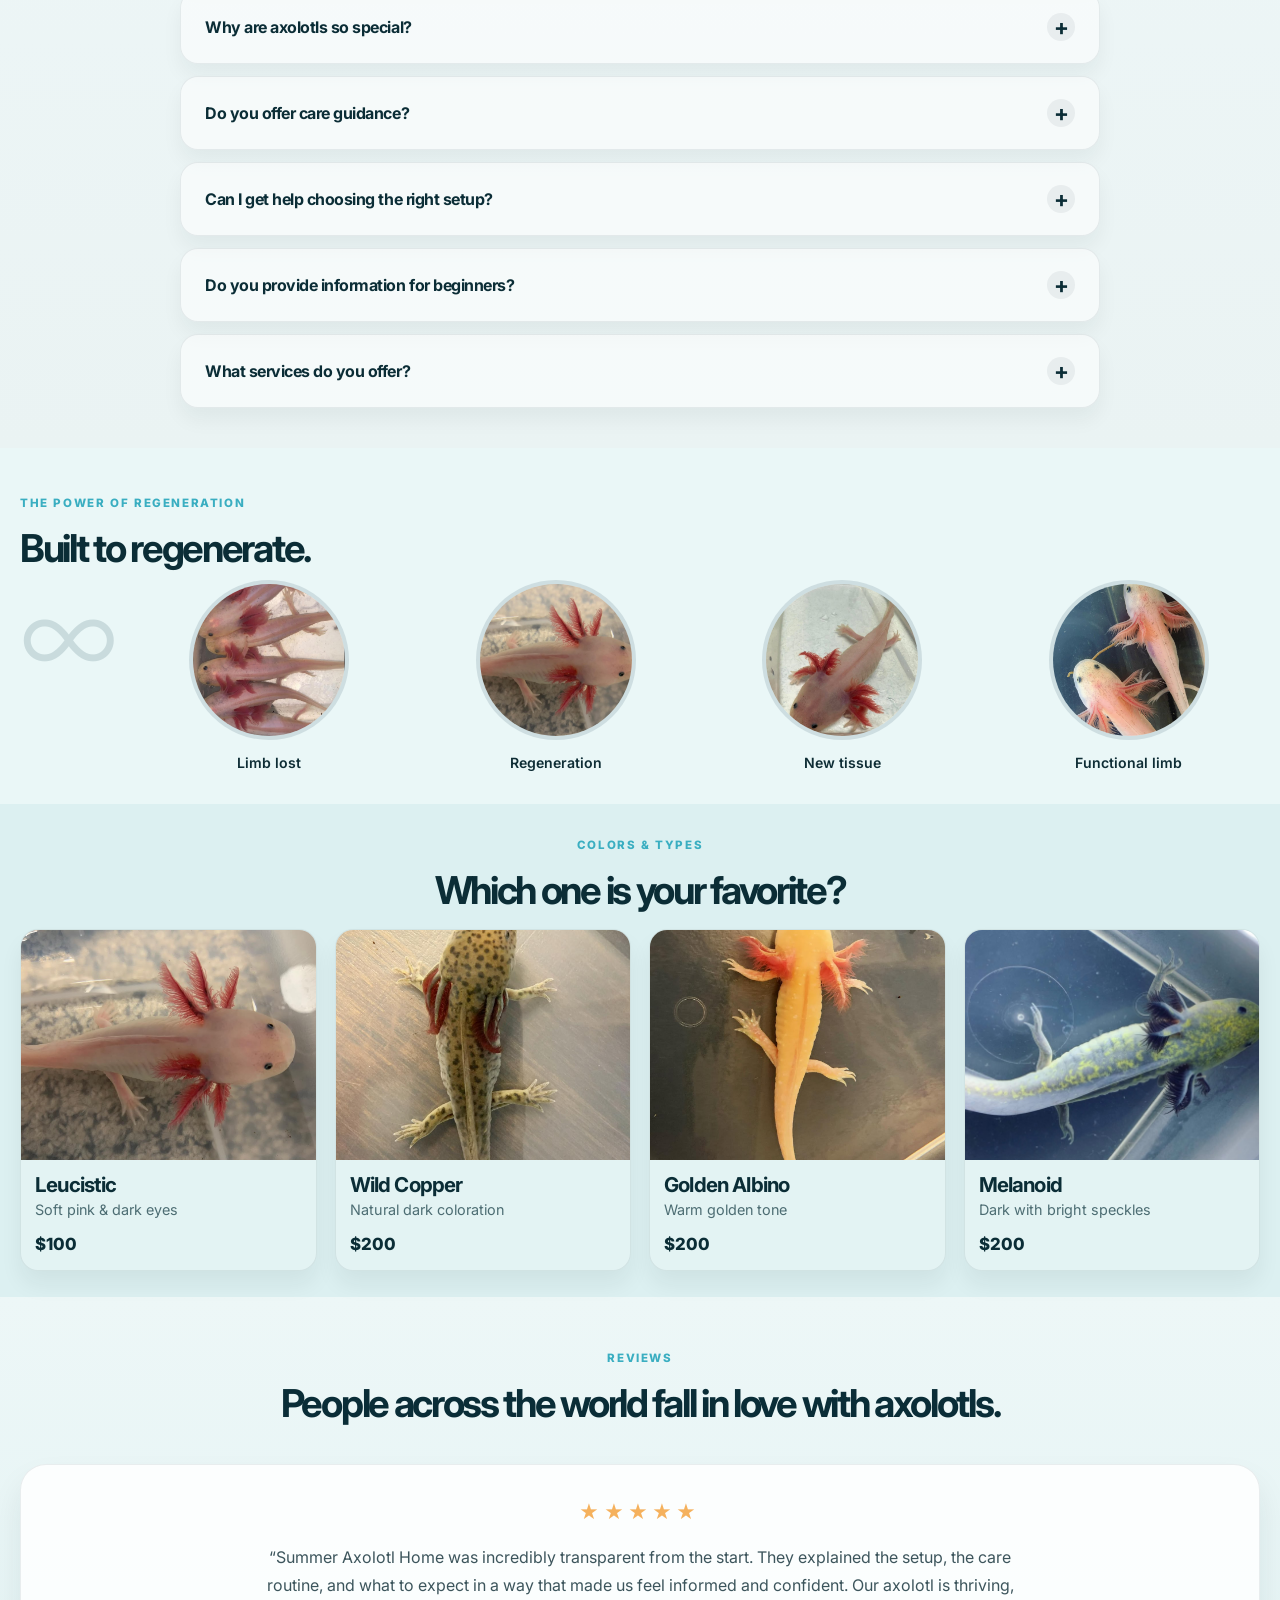
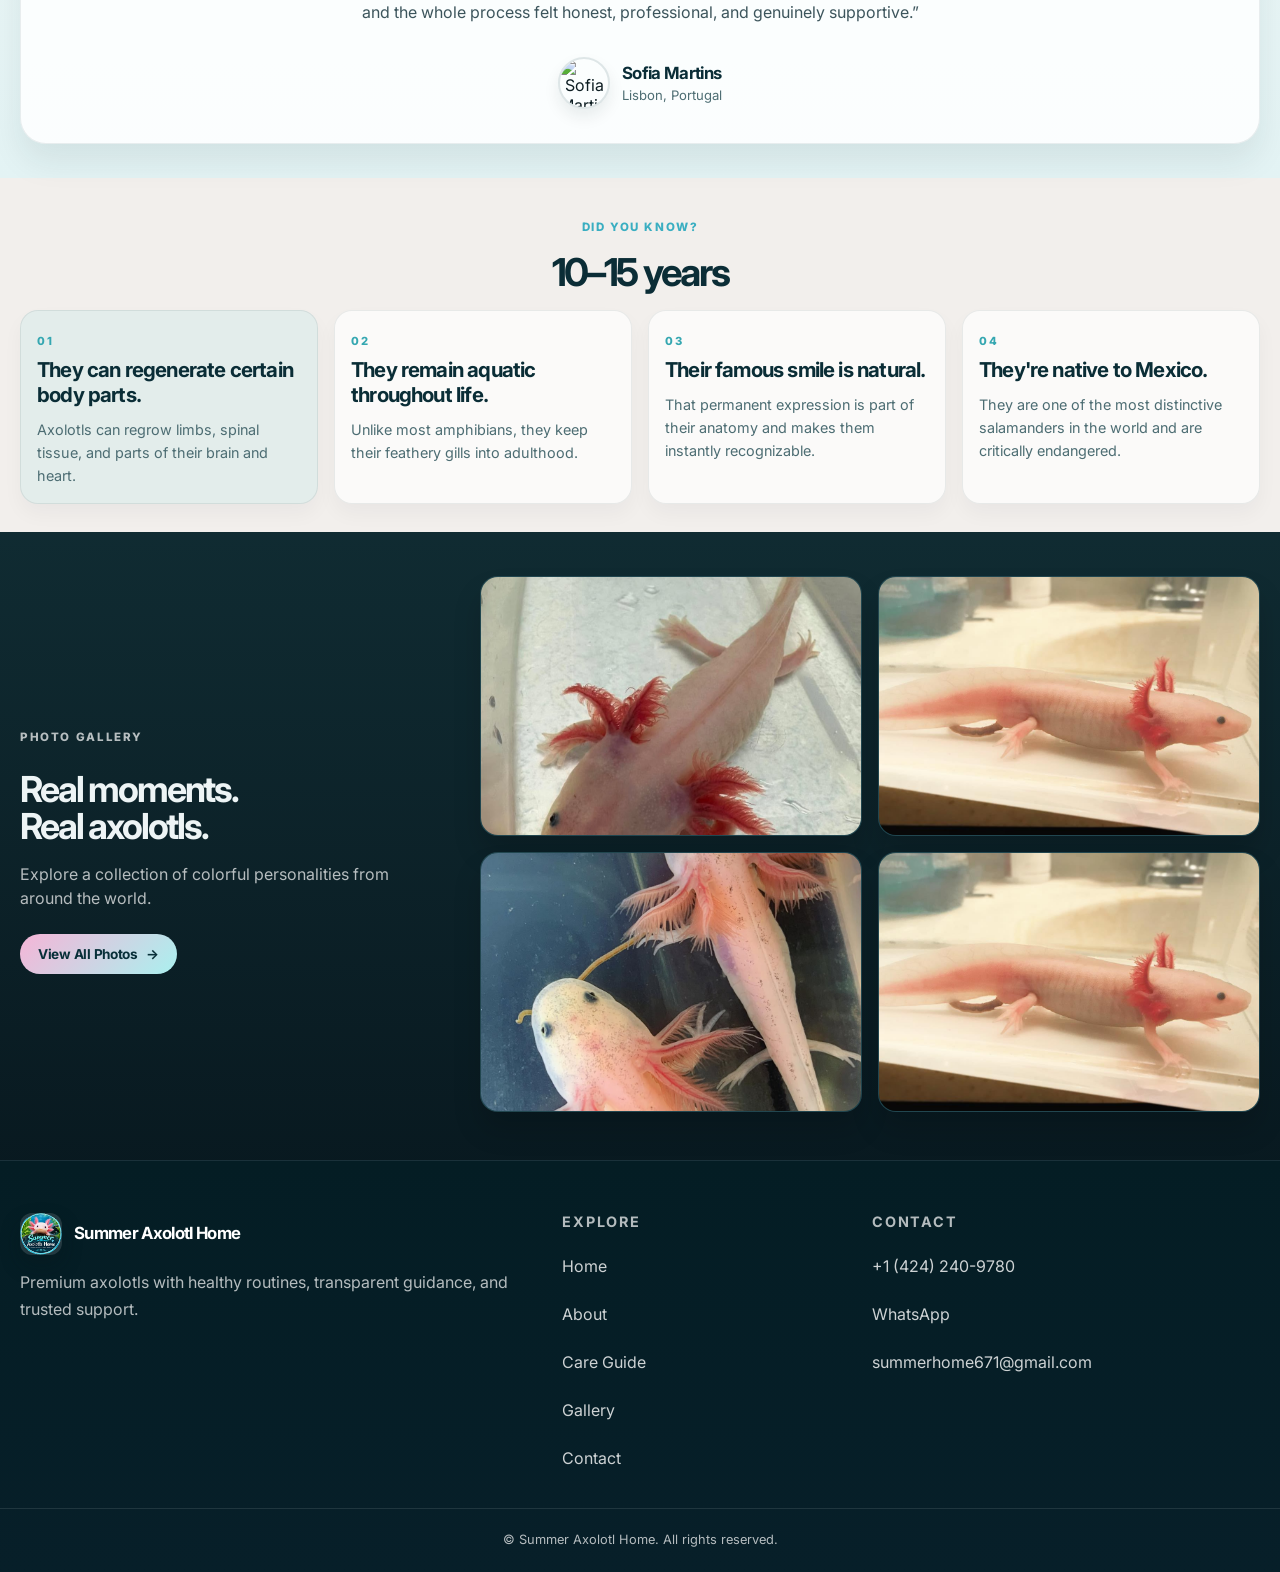
==== commit 85ff81bd: "Use dedicated axolotl detail pages Co-authored-by: Copilot <223556219+Copilot@users.noreply.github.c" ====
--- a/home/index.html
+++ b/home/index.html
@@ -51,7 +51,7 @@
               Available Axolotls Ready for Loving Homes
             </p>
             <div class="hero-actions">
-              <a href="about.html" class="primary-btn">Available Axolotls</a>
+              <a href="gallery.html" class="primary-btn">Available Axolotls</a>
               <a href="upcoming.html" class="secondary-btn">Upcoming Axolotls</a>
             </div>
           </div>
@@ -213,21 +213,25 @@
               <img src="../image/Leucistic%20%24100%201.jpeg" alt="Leucistic" />
               <h3>Leucistic</h3>
               <p>Soft pink &amp; dark eyes</p>
+              <span class="color-price">$100</span>
             </article>
             <article class="color-card">
-              <img src="../image/wild%20copper%20%24200.jpeg" alt="Wild Type" />
-              <h3>Wild Type</h3>
+              <img src="../image/wild%20copper%20%24200.jpeg" alt="Wild Copper" />
+              <h3>Wild Copper</h3>
               <p>Natural dark coloration</p>
+              <span class="color-price">$200</span>
             </article>
             <article class="color-card">
               <img src="../image/Golden%20%24200.jpeg" alt="Golden Albino" />
               <h3>Golden Albino</h3>
               <p>Warm golden tone</p>
+              <span class="color-price">$200</span>
             </article>
             <article class="color-card">
               <img src="../image/melanoid%20$200.jpeg" alt="Melanoid" />
               <h3>Melanoid</h3>
               <p>Dark with bright speckles</p>
+              <span class="color-price">$200</span>
             </article>
           </div>
         </div>
--- a/css/index.css
+++ b/css/index.css
@@ -765,6 +765,14 @@
   font-size: 0.9rem;
 }
 
+.color-price {
+  display: inline-block;
+  margin: 0 14px 16px;
+  color: #0b2d36;
+  font-size: 1.05rem;
+  font-weight: 800;
+}
+
 .testimonial-band {
   scroll-margin-top: 1.5rem;
   background: linear-gradient(180deg, #edf7f7 0%, #e3f3f4 100%);
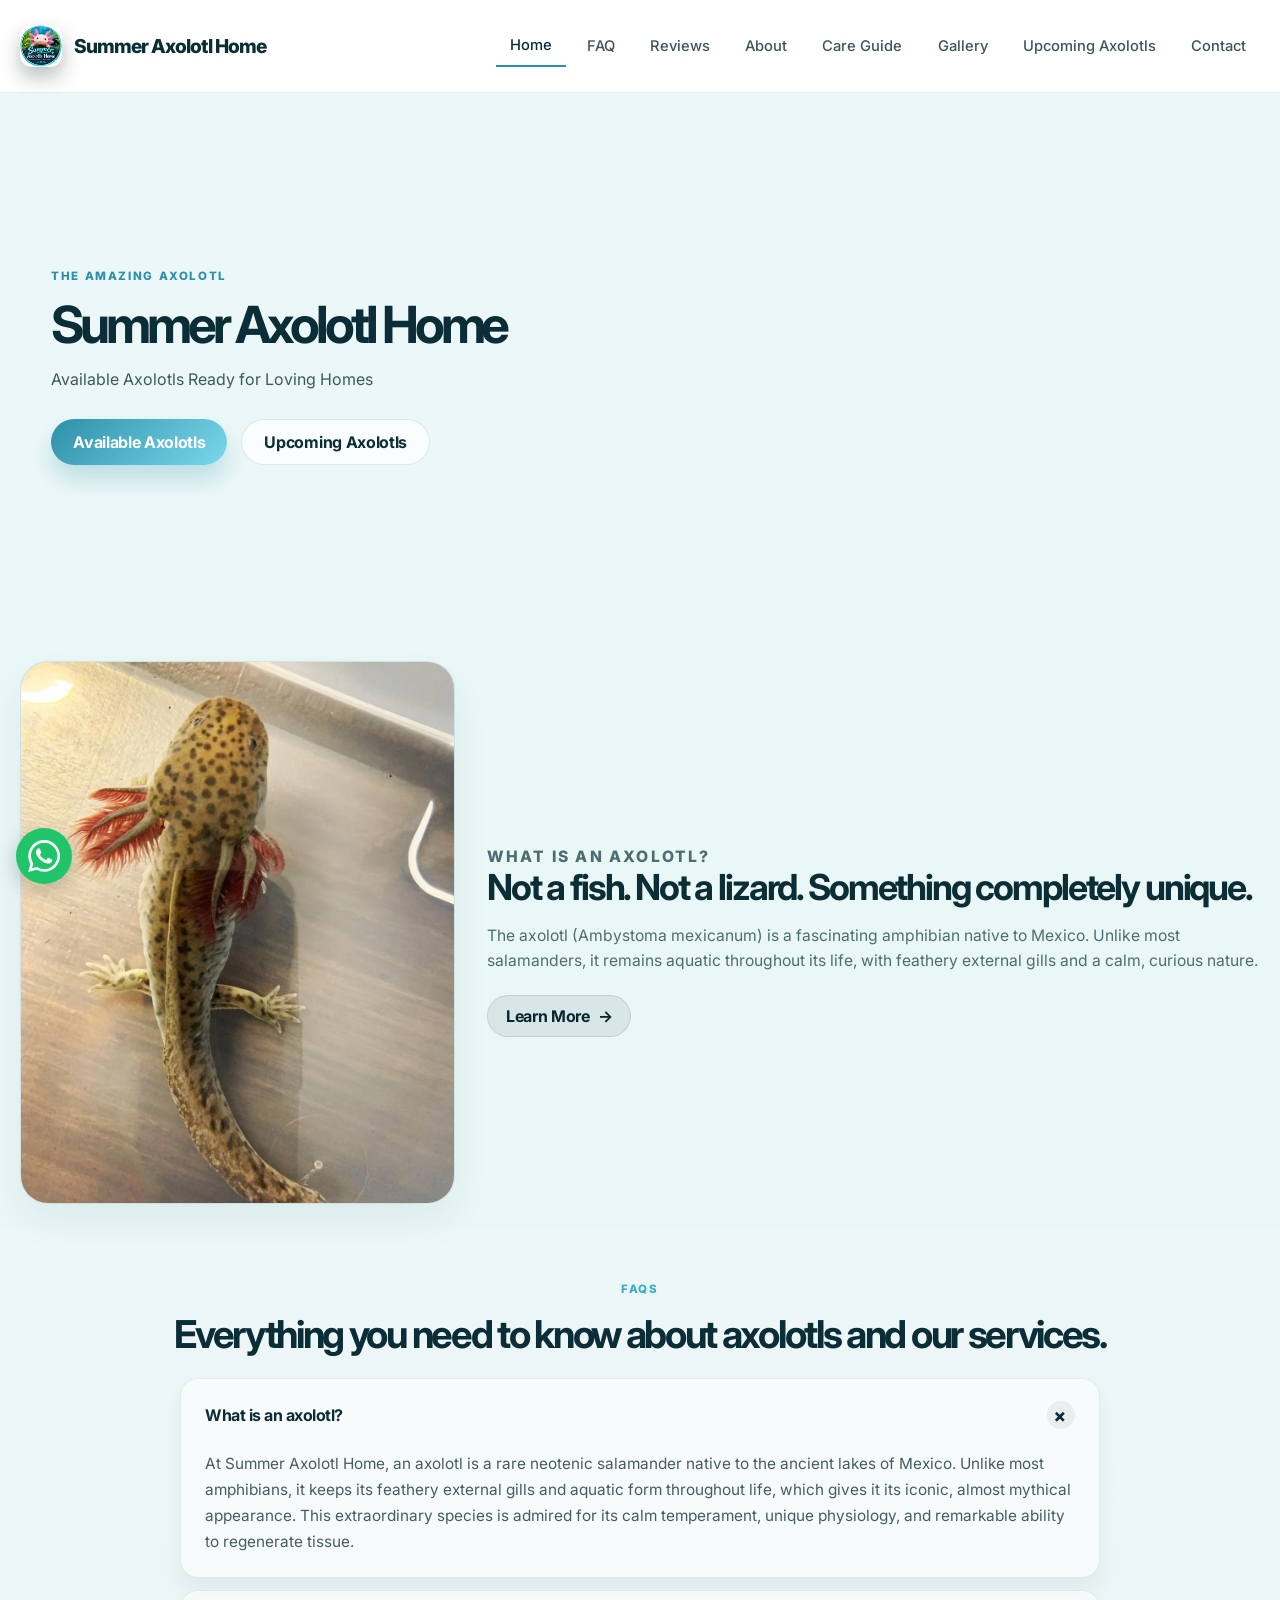
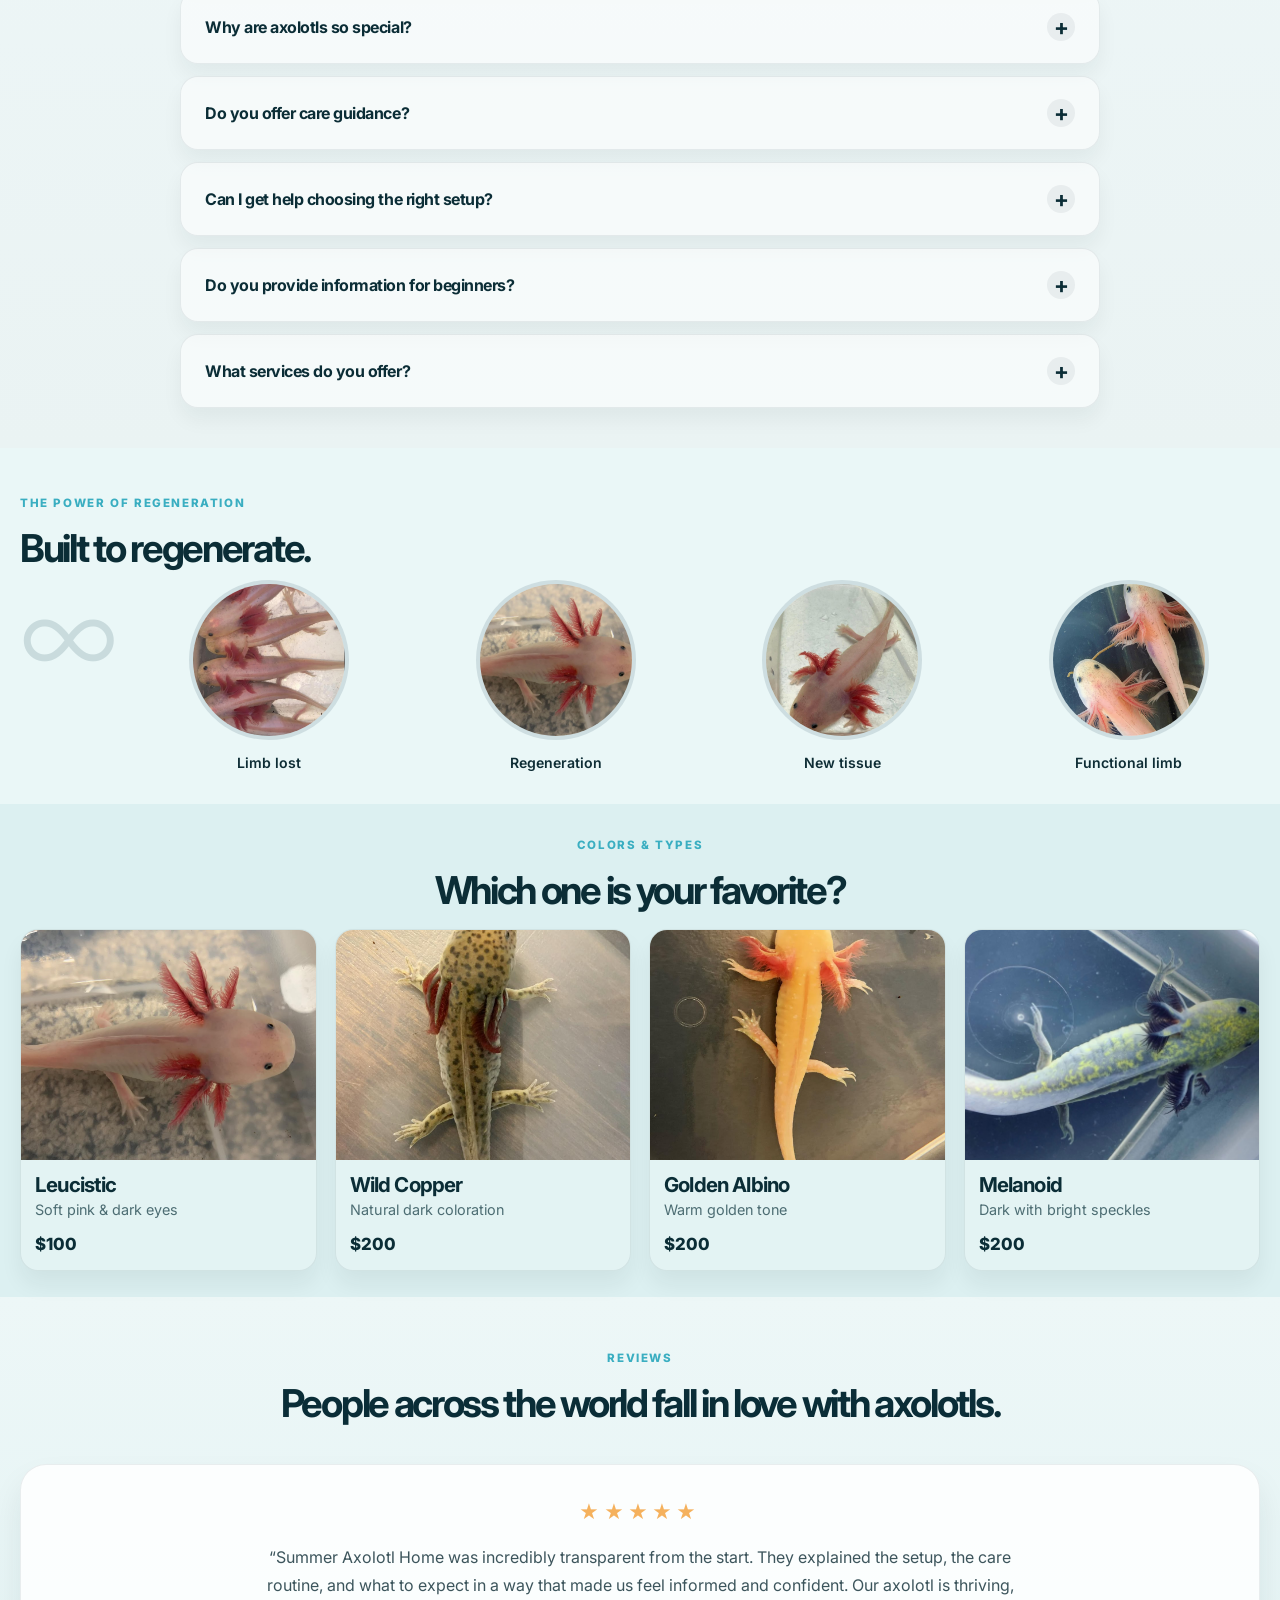
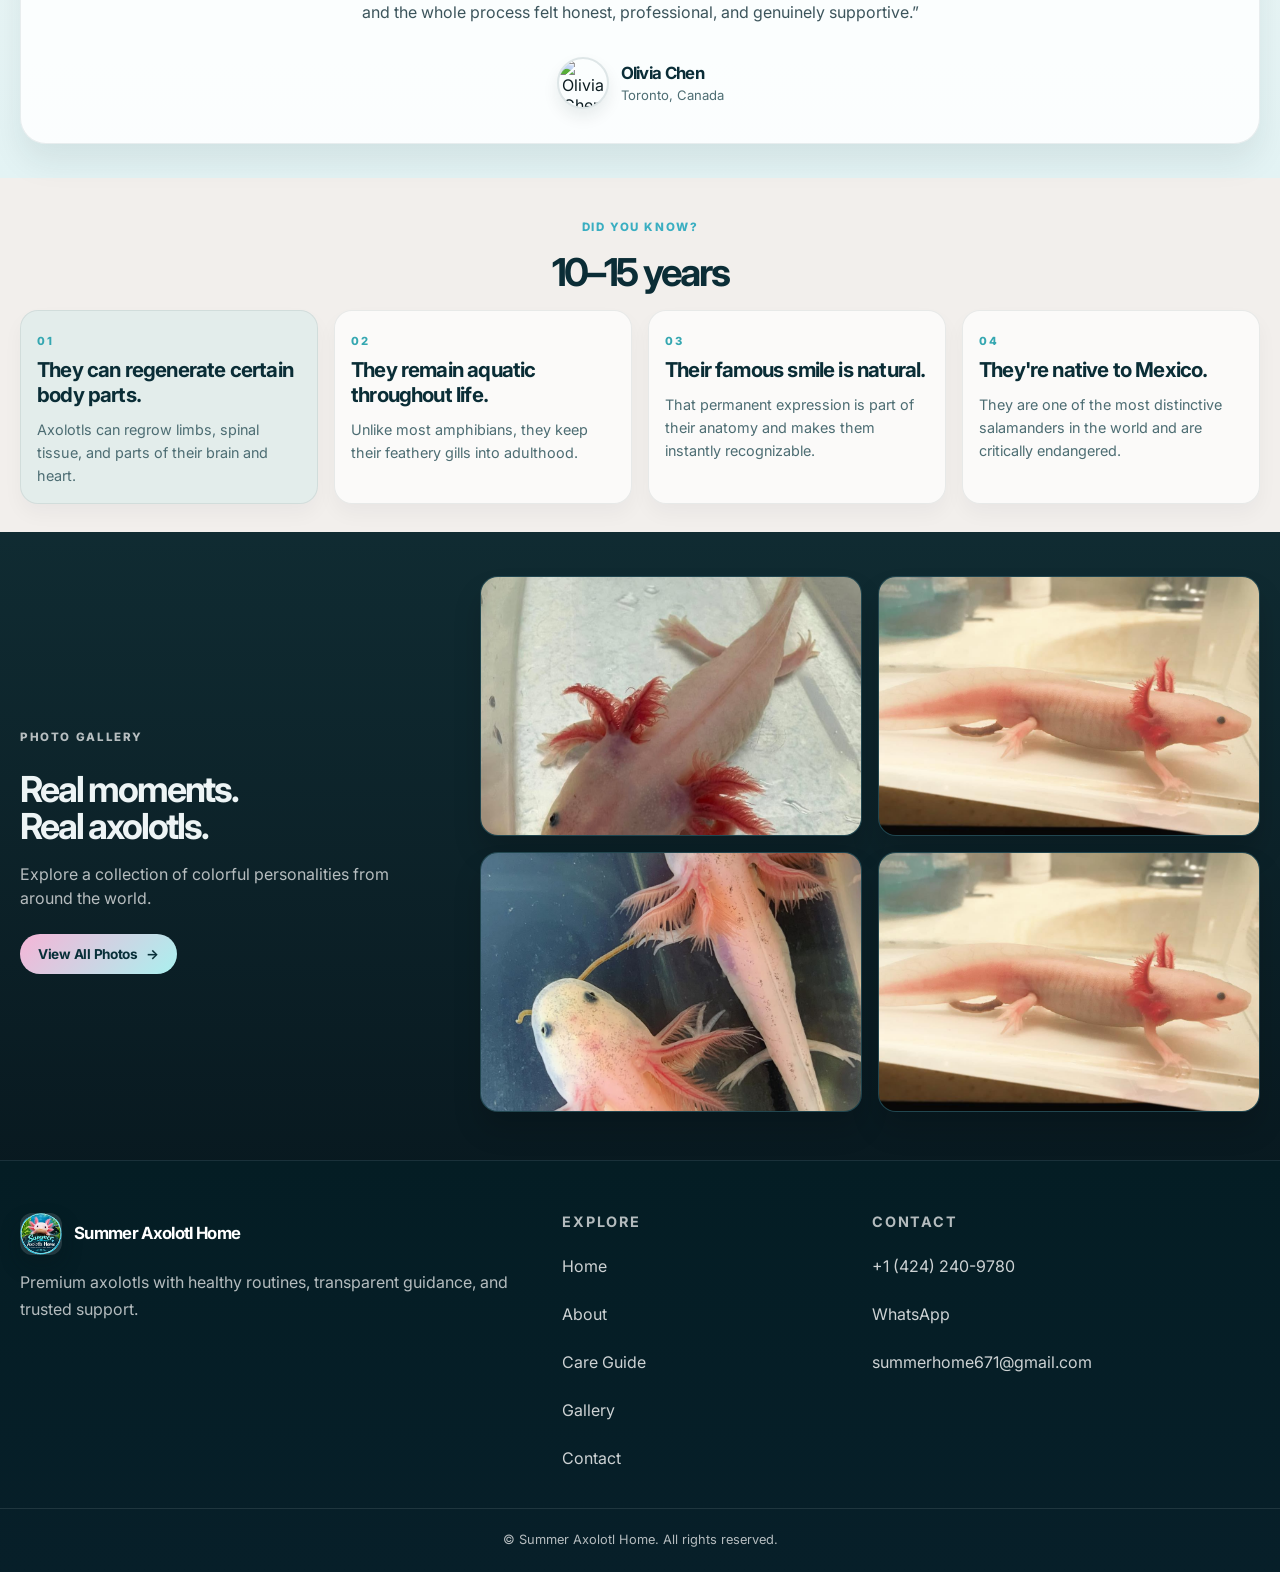
==== commit afd31fbc: "Polish gallery and product contact actions Co-authored-by: Copilot <223556219+Copilot@users.noreply." ====
--- a/home/index.html
+++ b/home/index.html
@@ -250,10 +250,10 @@
                 <div class="stars" aria-label="five stars">★★★★★</div>
                 <p>“Summer Axolotl Home was incredibly transparent from the start. They explained the setup, the care routine, and what to expect in a way that made us feel informed and confident. Our axolotl is thriving, and the whole process felt honest, professional, and genuinely supportive.”</p>
                 <div class="author">
-                  <img src="https://images.unsplash.com/photo-1494790108377-be9c29b29330?auto=format&fit=crop&w=200&q=80" alt="Sofia Martins" />
-                  <div class="author-copy">
-                    <strong>Sofia Martins</strong>
-                    <span>Lisbon, Portugal</span>
+                  <img src="https://images.unsplash.com/photo-1494790108377-be9c29b29330?auto=format&fit=crop&w=200&q=80" alt="Olivia Chen" />
+                  <div class="author-copy">
+                    <strong>Olivia Chen</strong>
+                    <span>Toronto, Canada</span>
                   </div>
                 </div>
               </article>
@@ -262,10 +262,10 @@
                 <div class="stars" aria-label="four stars">★★★★☆</div>
                 <p>“The communication was clear and helpful, and we appreciated how transparent the team was about care needs and costs. We had a few questions early on, but every answer was thoughtful and easy to understand. It gave us confidence in choosing Summer Axolotl Home.”</p>
                 <div class="author">
-                  <img src="https://images.unsplash.com/photo-1487412720507-e7ab37603c6f?auto=format&fit=crop&w=200&q=80" alt="Emma Laurent" />
-                  <div class="author-copy">
-                    <strong>Emma Laurent</strong>
-                    <span>Paris, France</span>
+                  <img src="https://images.unsplash.com/photo-1487412720507-e7ab37603c6f?auto=format&fit=crop&w=200&q=80" alt="Jack Wilson" />
+                  <div class="author-copy">
+                    <strong>Jack Wilson</strong>
+                    <span>Sydney, Australia</span>
                   </div>
                 </div>
               </article>
@@ -274,10 +274,10 @@
                 <div class="stars" aria-label="five stars">★★★★★</div>
                 <p>“We wanted a trusted source for axolotl care, and Summer Axolotl Home delivered exactly that. The guidance was practical, the recommendations were realistic, and the transparency throughout the process made all the difference. It felt professional without being overwhelming.”</p>
                 <div class="author">
-                  <img src="https://images.unsplash.com/photo-1500648767791-00dcc994a43e?auto=format&fit=crop&w=200&q=80" alt="Mateo Ruiz" />
-                  <div class="author-copy">
-                    <strong>Mateo Ruiz</strong>
-                    <span>Mexico City, Mexico</span>
+                  <img src="https://images.unsplash.com/photo-1500648767791-00dcc994a43e?auto=format&fit=crop&w=200&q=80" alt="Emily Johnson" />
+                  <div class="author-copy">
+                    <strong>Emily Johnson</strong>
+                    <span>Austin, United States</span>
                   </div>
                 </div>
               </article>
@@ -286,10 +286,10 @@
                 <div class="stars" aria-label="five stars">★★★★★</div>
                 <p>“What stood out most was the honesty. Summer Axolotl Home explained how to care for the animal properly, what was essential, and what was optional, without pressure or confusion. The advice was useful and the service felt genuinely customer-focused.”</p>
                 <div class="author">
-                  <img src="https://images.unsplash.com/photo-1544005313-94ddf0286df2?auto=format&fit=crop&w=200&q=80" alt="Amelia Brooks" />
-                  <div class="author-copy">
-                    <strong>Amelia Brooks</strong>
-                    <span>Toronto, Canada</span>
+                  <img src="https://images.unsplash.com/photo-1544005313-94ddf0286df2?auto=format&fit=crop&w=200&q=80" alt="Liam Thompson" />
+                  <div class="author-copy">
+                    <strong>Liam Thompson</strong>
+                    <span>Vancouver, Canada</span>
                   </div>
                 </div>
               </article>
@@ -298,10 +298,10 @@
                 <div class="stars" aria-label="four stars">★★★★☆</div>
                 <p>“We appreciated the transparency and the personal attention. The team was clear about what to expect, which helped us make a better decision for our home. It wasn’t just sales talk — it felt like real care, and that made a big difference.”</p>
                 <div class="author">
-                  <img src="https://images.unsplash.com/photo-1524504388940-b1c1722653e1?auto=format&fit=crop&w=200&q=80" alt="Camila Torres" />
-                  <div class="author-copy">
-                    <strong>Camila Torres</strong>
-                    <span>Santiago, Chile</span>
+                  <img src="https://images.unsplash.com/photo-1524504388940-b1c1722653e1?auto=format&fit=crop&w=200&q=80" alt="Charlotte Smith" />
+                  <div class="author-copy">
+                    <strong>Charlotte Smith</strong>
+                    <span>Melbourne, Australia</span>
                   </div>
                 </div>
               </article>
@@ -310,10 +310,10 @@
                 <div class="stars" aria-label="five stars">★★★★★</div>
                 <p>“From the very beginning, the experience with Summer Axolotl Home felt honest and thoughtful. The service was clear, the recommendations were practical, and the level of transparency gave us confidence in every step. We would absolutely recommend them to anyone looking for trustworthy guidance.”</p>
                 <div class="author">
-                  <img src="https://images.unsplash.com/photo-1506794778202-cad84cf45f1d?auto=format&fit=crop&w=200&q=80" alt="Lucas Pereira" />
-                  <div class="author-copy">
-                    <strong>Lucas Pereira</strong>
-                    <span>Rio de Janeiro, Brazil</span>
+                  <img src="https://images.unsplash.com/photo-1506794778202-cad84cf45f1d?auto=format&fit=crop&w=200&q=80" alt="Ethan Miller" />
+                  <div class="author-copy">
+                    <strong>Ethan Miller</strong>
+                    <span>Seattle, United States</span>
                   </div>
                 </div>
               </article>
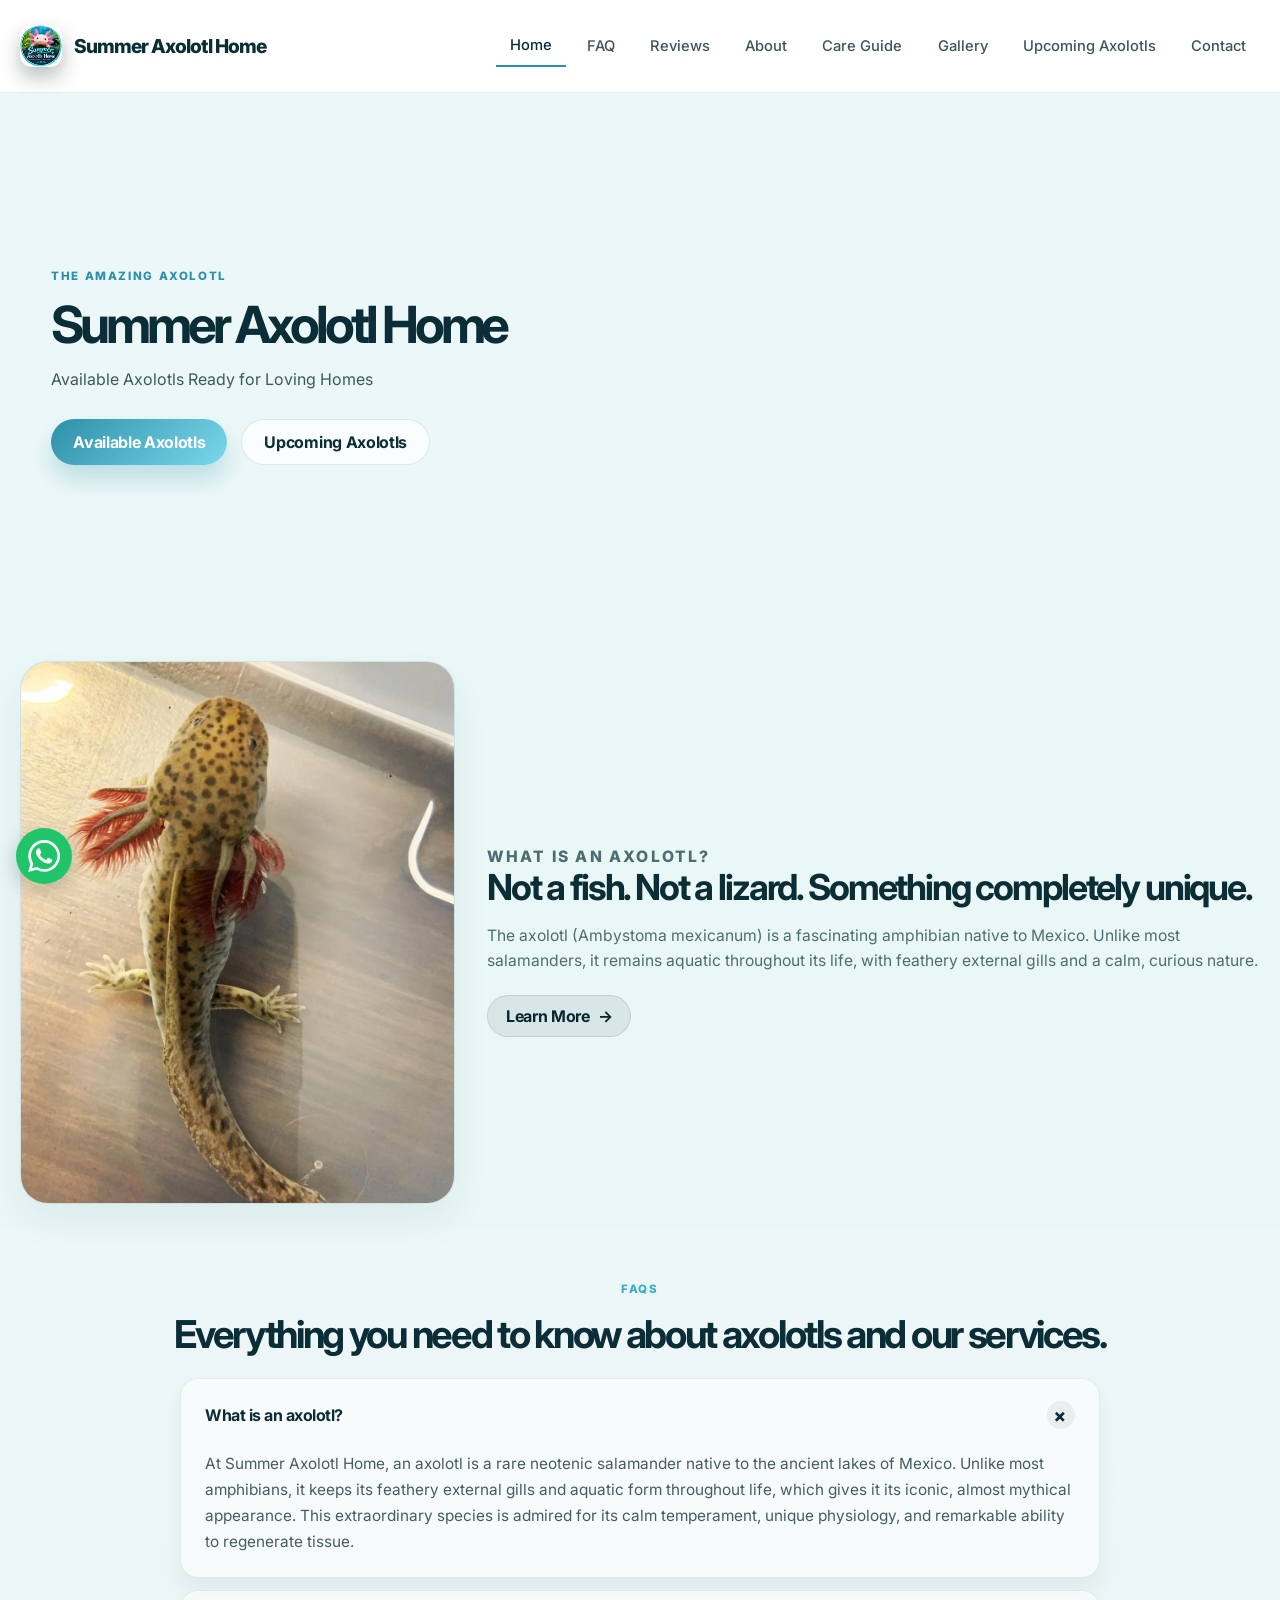
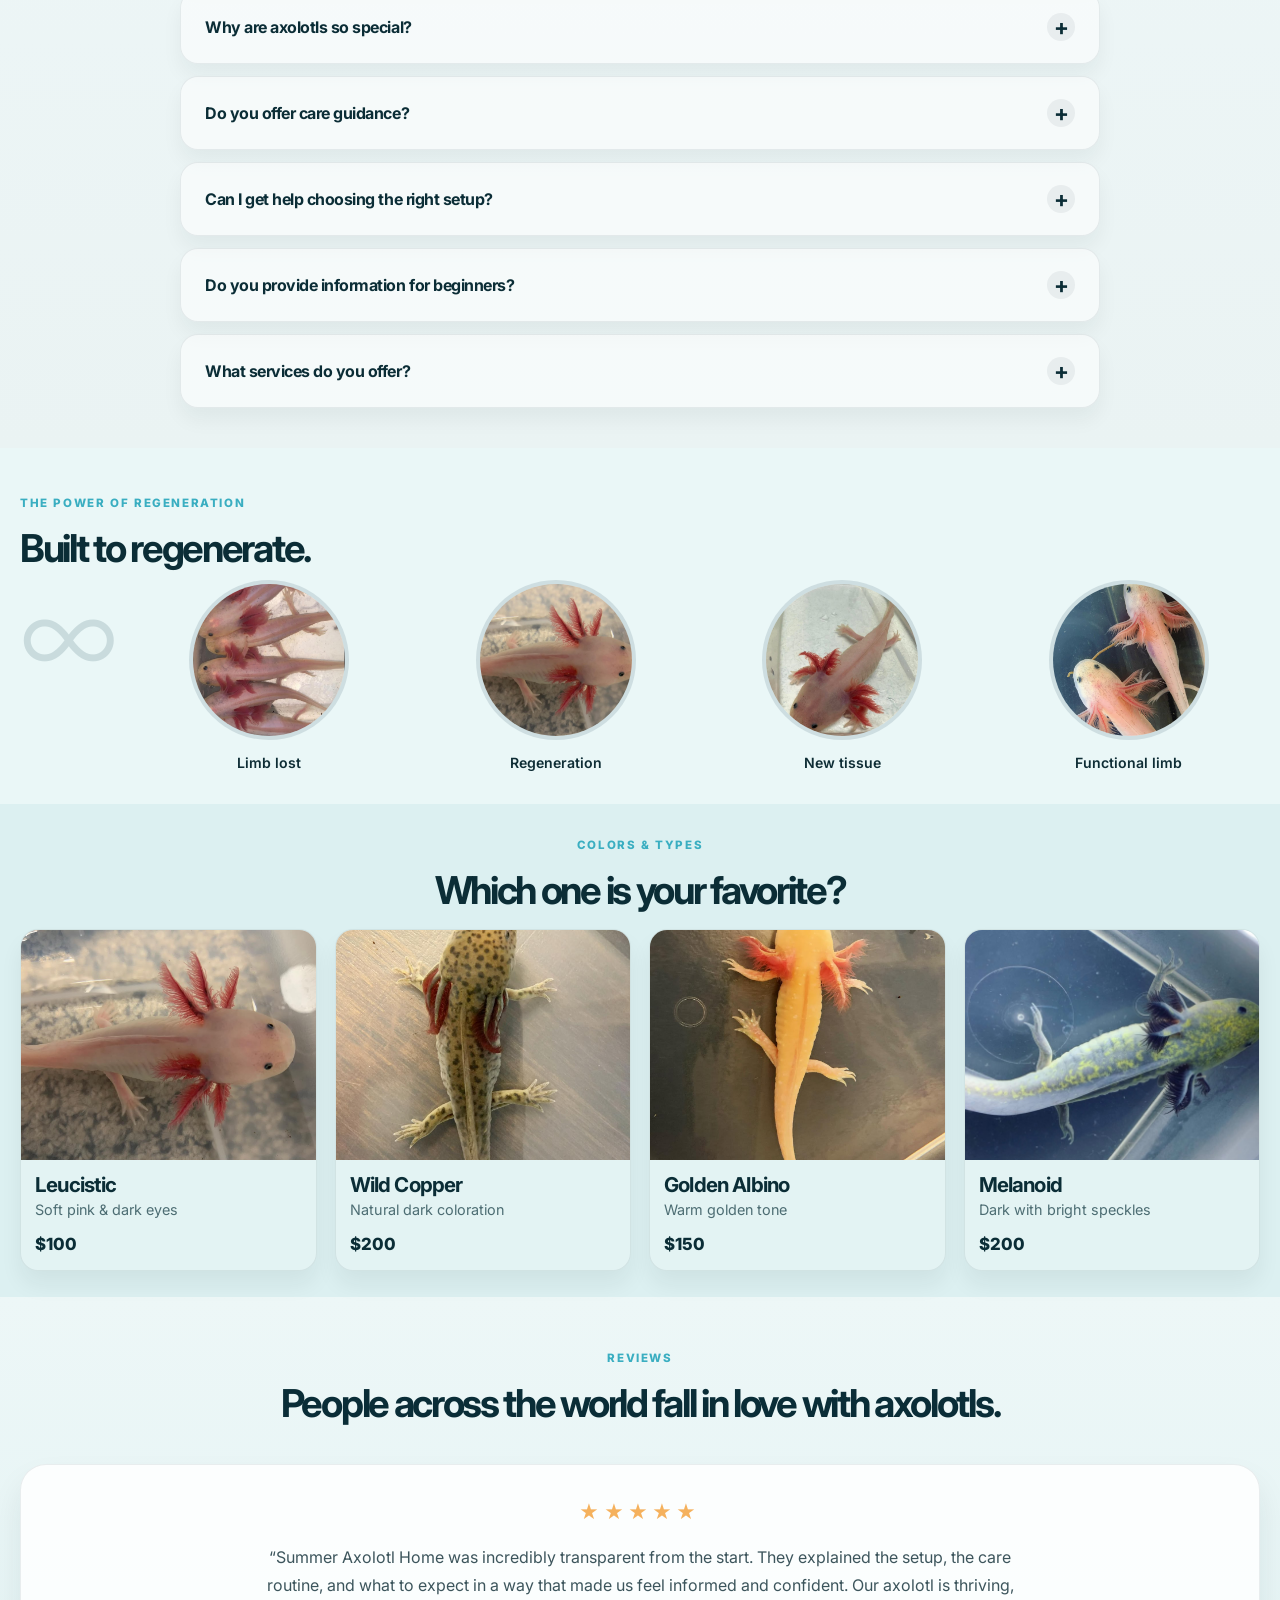
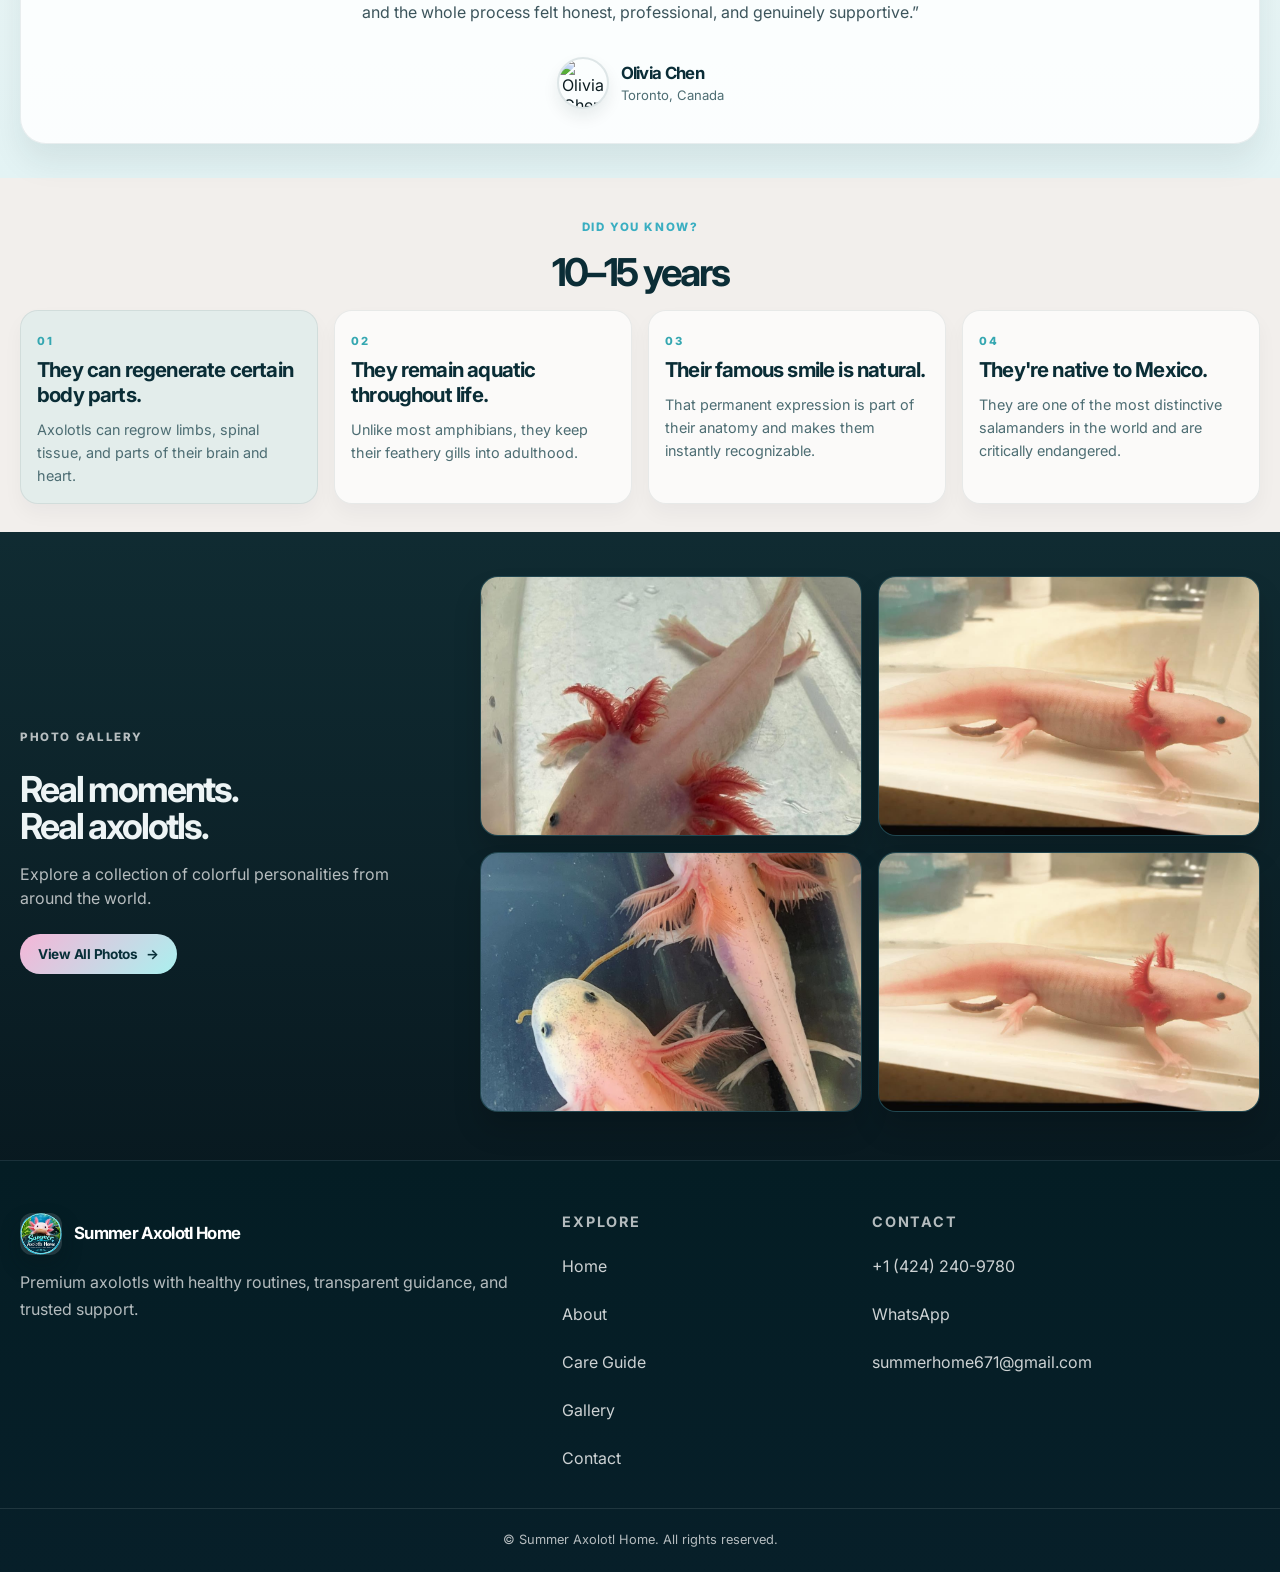
==== commit 45768dd9: "Update gallery image links and prices Co-authored-by: Copilot <223556219+Copilot@users.noreply.githu" ====
--- a/home/index.html
+++ b/home/index.html
@@ -222,10 +222,10 @@
               <span class="color-price">$200</span>
             </article>
             <article class="color-card">
-              <img src="../image/Golden%20%24200.jpeg" alt="Golden Albino" />
+              <img src="../image/Golden%20%24150.jpeg" alt="Golden Albino" />
               <h3>Golden Albino</h3>
               <p>Warm golden tone</p>
-              <span class="color-price">$200</span>
+              <span class="color-price">$150</span>
             </article>
             <article class="color-card">
               <img src="../image/melanoid%20$200.jpeg" alt="Melanoid" />
